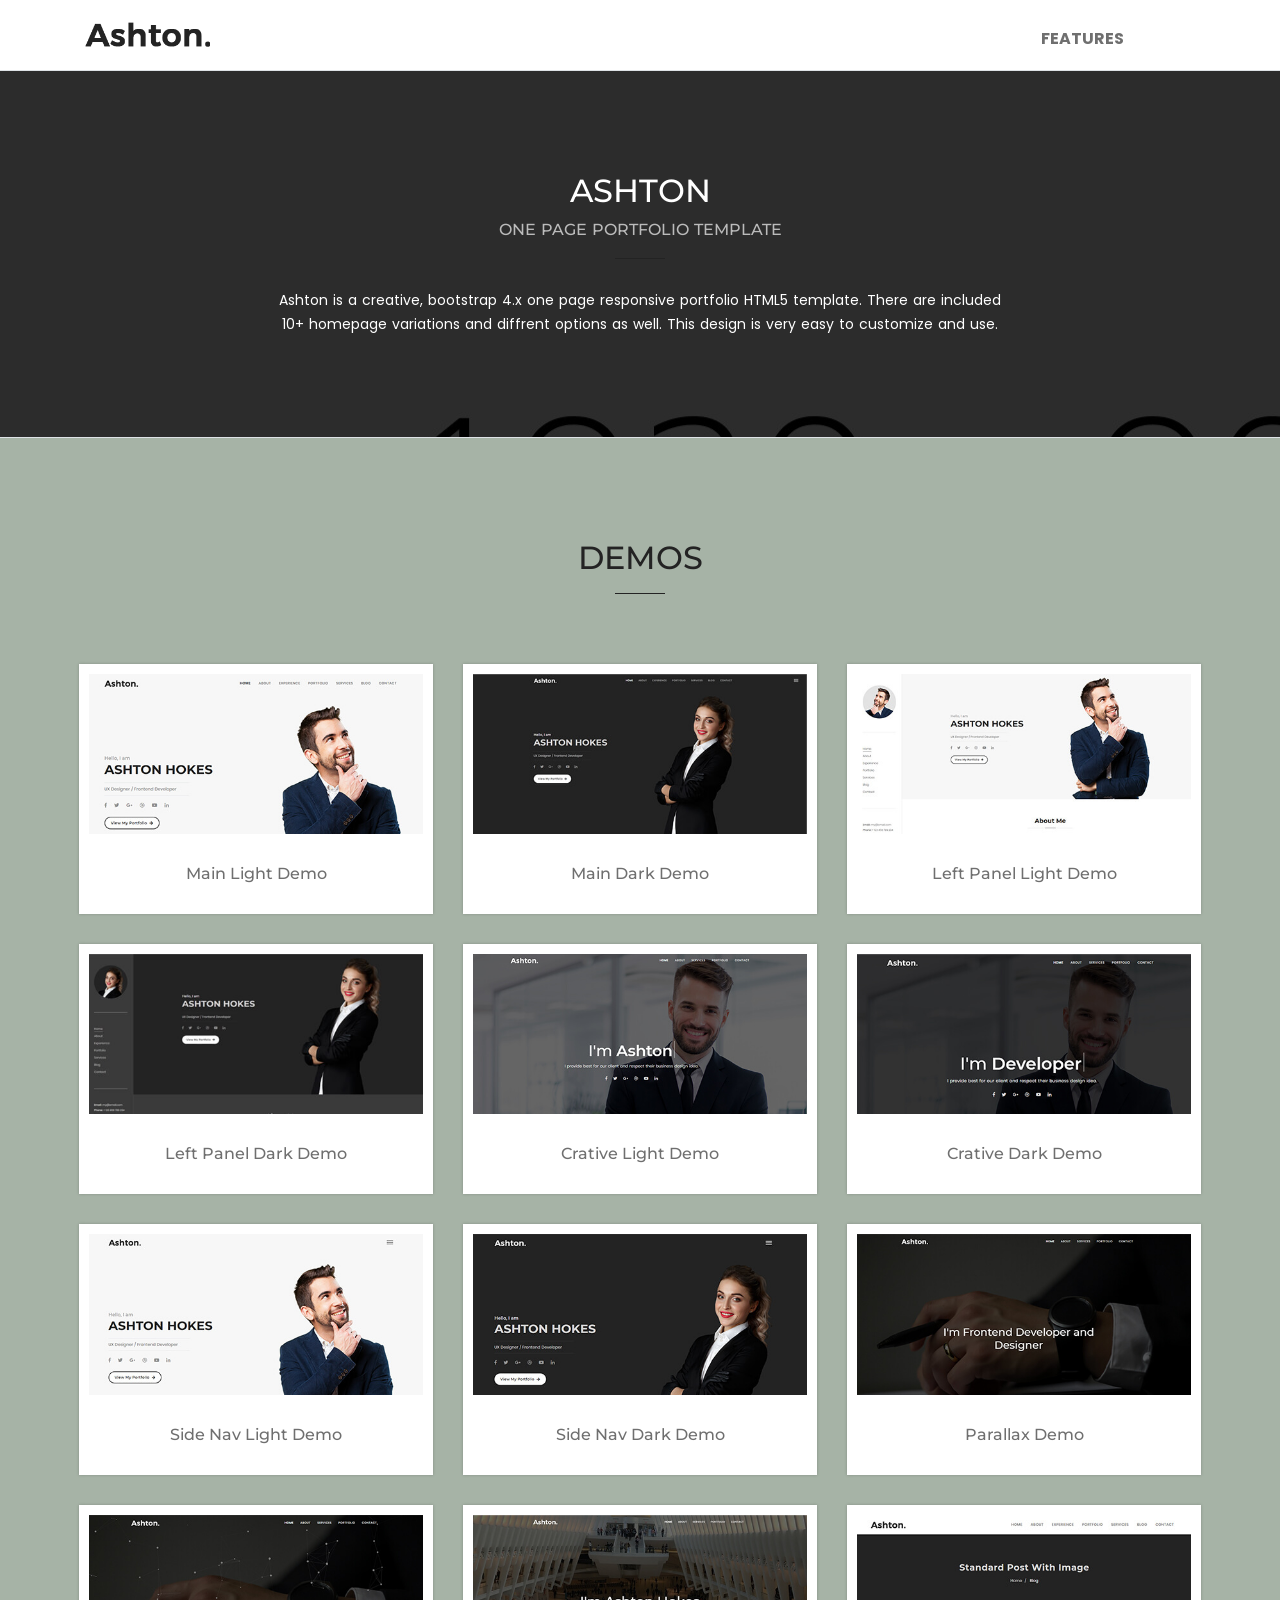
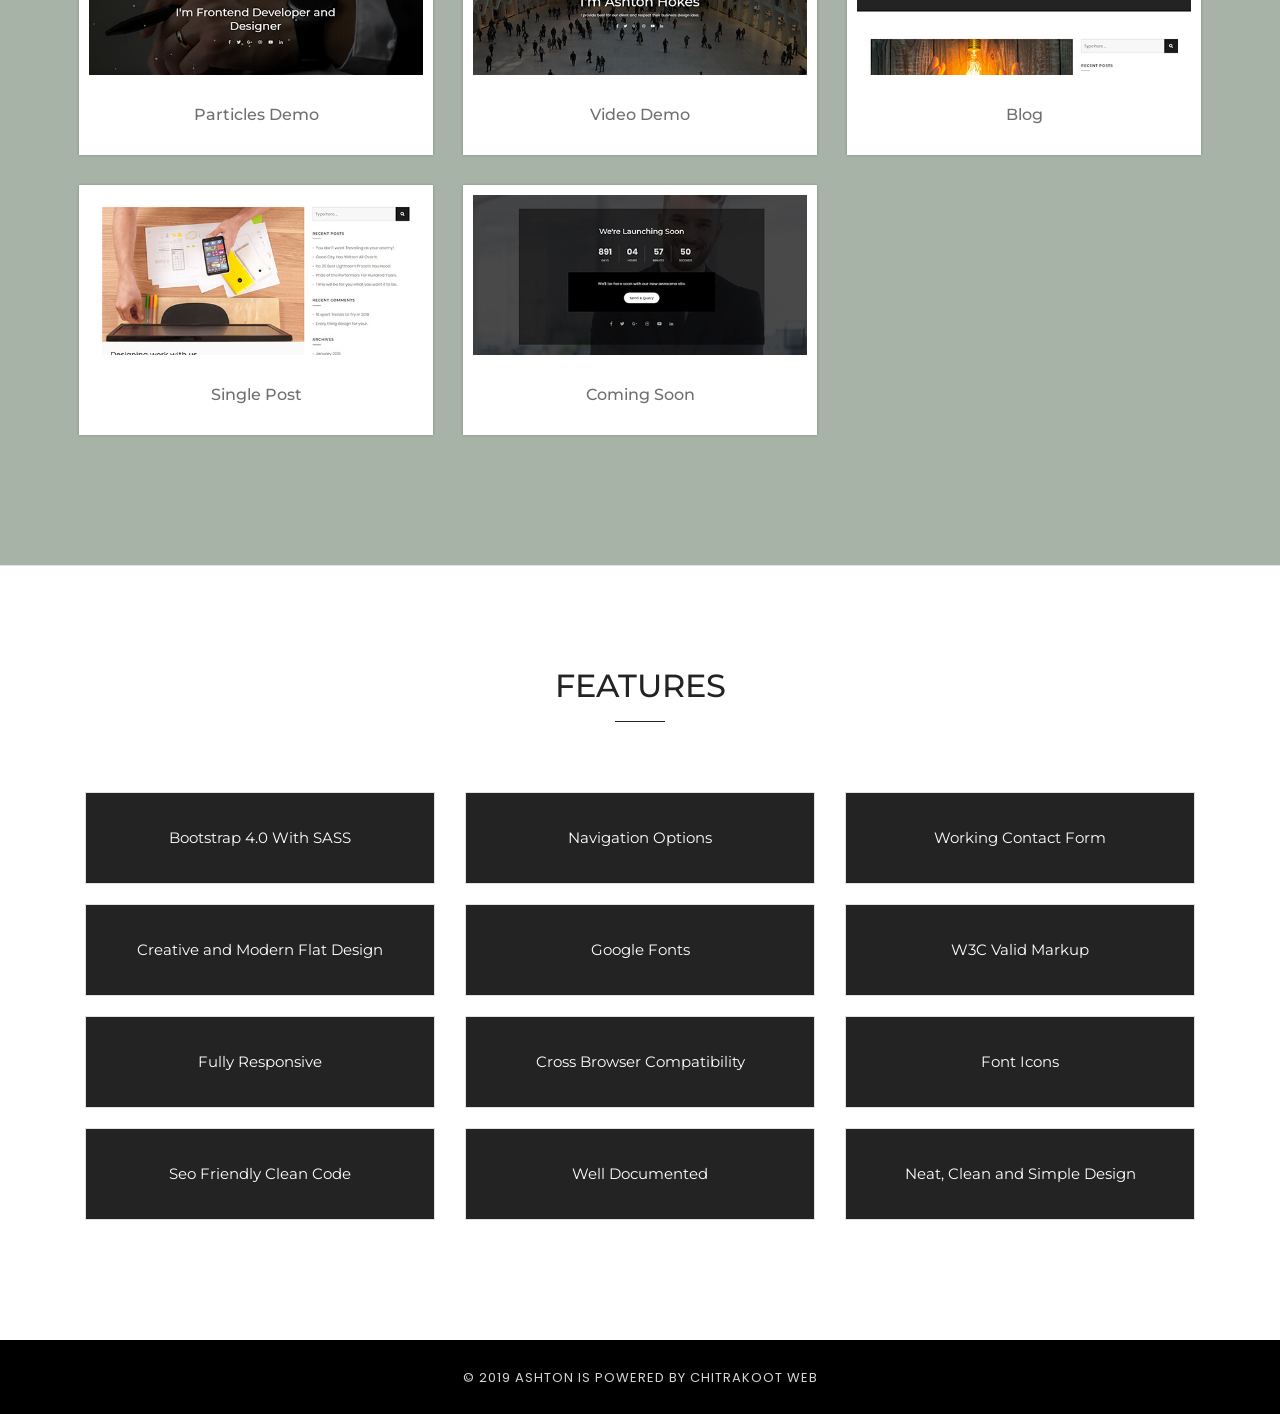
==== ashton/index.html @ defe1ea8 "initial commit" ====
<!DOCTYPE html>
<html lang="en">

<head>

    <!-- Metas -->
    <meta charset="utf-8">
    <meta name="author" content="ChitrakootWeb" />
    <meta http-equiv="X-UA-Compatible" content="IE=edge" />
    <meta name="viewport" content="width=device-width, initial-scale=1.0, maximum-scale=1.0, user-scalable=no">
    <meta name="keywords" content="HTML5 Template Onepage Ashton" />
    <meta name="description" content="Ashton - One Page Portfolio" />

    <!-- Title  -->
    <title>Ashton - One Page Portfolio</title>

    <!-- Favicon -->
    <link rel="shortcut icon" href="img/favicon.png">
    <link rel="apple-touch-icon" href="img/apple-touch-icon-57x57.png">
    <link rel="apple-touch-icon" sizes="72x72" href="img/apple-touch-icon-72x72.png">
    <link rel="apple-touch-icon" sizes="114x114" href="img/apple-touch-icon-114x114.png">

    <!-- Plugins -->
    <link rel="stylesheet" href="css/plugins.css" />

    <!-- Core Style Css -->
    <link rel="stylesheet" href="css/style.css" />

</head>

<body>
    <!-- start header section -->
    <header>
        <div class="navbar navbar-dark no-padding fixed-top position-relative">
            <div class="container">
                <div class="row d-flex width-100">
                    <div class="col-7 col-md-7">
                        <a href="index.html" class="navbar-brand d-flex align-items-center">
                            <img src="img/logo-dark.png" alt="Ashton - One Page Portfolio" title="Ashton - One Page Portfolio" width="125" height="20" />
                        </a>
                    </div>
                    <div class="col-5 col-md-5">
                        <div class="text-right height-70px sm-height-60px line-height-50 no-padding">
                            <a class="font-size16 display-inline-block vertical-align-middle margin-10px-top font-weight-700 text-uppercase" href="#features">Features</a>
                        </div>
                    </div>
                </div>
            </div>
        </div>
    </header>
    <!-- end header section -->
    <!-- start intro section -->
    <section class="bg-extra-dark-gray border-bottom border-top" data-scroll-index="0" data-overlay-dark="8" data-background="img/bg2.jpg" data-stellar-background-ratio="0.5">
        <div class="container">
            <div class="row">
                <div class="col-lg-8 col-md-8 col-sm-10 center-col text-center last-paragraph-no-margin">
                    <h5 class="alt-font font-weight-500 text-white text-uppercase margin-5px-bottom sm-no-padding">Ashton</h5>
                    <p class="alt-font font-weight-500 text-extra-light-gray font-size16 text-uppercase margin-15px-bottom">One Page Portfolio Template</p>
                    <div class="separator-line-horrizontal-medium-light2 bg-black-theme center-col margin-30px-bottom"></div>
                    <p class="no-margin-bottom text-white">Ashton is a creative, bootstrap 4.x one page responsive portfolio HTML5 template. There are included 10+ homepage variations and diffrent options as well. This design is very easy to customize and use.</p>
                </div>            
            </div>
        </div>
    </section>
    <!-- end intro section -->
    <!-- start demo section -->
    <section class="bg-light-gray border-bottom">
        <div class="container-fluid width-90">
            <div class="row">
                <div class="col-lg-8 col-md-8 col-sm-12 col-xs-12 center-col margin-70px-bottom sm-margin-40px-bottom xs-margin-30px-bottom text-center last-paragraph-no-margin">
                    <h5 class="alt-font font-weight-500 text-uppercase margin-15px-bottom">Demos</h5>
                    <div class="separator-line-horrizontal-medium-light2 bg-black-theme center-col"></div>
                </div>
            </div>
            <div class="row">
                <div class="col-lg-4 col-md-6 margin-30px-bottom">
                    <div class="text-center box-shadow padding-10px-all bg-white">
                        <div class="margin-20px-bottom">
                            <a href="home01-light.html"><img src="img/demos/1.jpg" alt="" class="width-100" /></a>
                        </div>
                        <h5 class="font-size16 margin-10px-bottom"><a href="home01-light.html">Main Light Demo</a></h5>
                    </div>
                </div>
                <div class="col-lg-4 col-md-6 margin-30px-bottom">
                    <div class="text-center box-shadow padding-10px-all bg-white">
                        <div class="margin-20px-bottom">
                            <a href="home02-dark.html"><img src="img/demos/2.jpg" alt="" class="width-100" /></a>
                        </div>
                        <h5 class="font-size16 margin-10px-bottom"><a href="home02-dark.html">Main Dark Demo</a></h5>
                    </div>
                </div>
                <div class="col-lg-4 col-md-6 margin-30px-bottom">
                    <div class="text-center box-shadow padding-10px-all bg-white">
                        <div class="margin-20px-bottom">
                            <a href="home03-light-left-panel.html"><img src="img/demos/3.jpg" alt="" class="width-100" /></a>
                        </div>
                        <h5 class="font-size16 margin-10px-bottom"><a href="home03-light-left-panel.html">Left Panel Light Demo</a></h5>
                    </div>
                </div>               
                <div class="col-lg-4 col-md-6 margin-30px-bottom">
                    <div class="text-center box-shadow padding-10px-all bg-white">
                        <div class="margin-20px-bottom">
                            <a href="home04-dark-left-panel.html"><img src="img/demos/4.jpg" alt="" class="width-100" /></a>
                        </div>
                        <h5 class="font-size16 margin-10px-bottom"><a href="home04-dark-left-panel.html">Left Panel Dark Demo</a></h5>
                    </div>
                </div>
                <div class="col-lg-4 col-md-6 margin-30px-bottom">
                    <div class="text-center box-shadow padding-10px-all bg-white">
                        <div class="margin-20px-bottom">
                            <a href="home05-creative-light.html"><img src="img/demos/5.jpg" alt="" class="width-100" /></a>
                        </div>
                        <h5 class="font-size16 margin-10px-bottom"><a href="home05-creative-light.html">Crative Light Demo</a></h5>
                    </div>
                </div>                 
                <div class="col-lg-4 col-md-6 margin-30px-bottom">
                    <div class="text-center box-shadow padding-10px-all bg-white">
                        <div class="margin-20px-bottom">
                            <a href="home06-creative-dark.html"><img src="img/demos/6.jpg" alt="" class="width-100" /></a>
                        </div>
                        <h5 class="font-size16 margin-10px-bottom"><a href="home06-creative-dark.html">Crative Dark Demo</a></h5>
                    </div>
                </div>

                <div class="col-lg-4 col-md-6 margin-30px-bottom">
                    <div class="text-center box-shadow padding-10px-all bg-white">
                        <div class="margin-20px-bottom">
                            <a href="home07-light-side-nav.html"><img src="img/demos/7.jpg" alt="" class="width-100" /></a>
                        </div>
                        <h5 class="font-size16 margin-10px-bottom"><a href="home07-light-side-nav.html">Side Nav Light Demo</a></h5>
                    </div>
                </div>
                <div class="col-lg-4 col-md-6 margin-30px-bottom">
                    <div class="text-center box-shadow padding-10px-all bg-white">
                        <div class="margin-20px-bottom">
                            <a href="home08-dark-side-nav.html"><img src="img/demos/8.jpg" alt="" class="width-100" /></a>
                        </div>
                        <h5 class="font-size16 margin-10px-bottom"><a href="home08-dark-side-nav.html">Side Nav Dark Demo</a></h5>
                    </div>
                </div>
                <div class="col-lg-4 col-md-6 margin-30px-bottom">
                    <div class="text-center box-shadow padding-10px-all bg-white">
                        <div class="margin-20px-bottom">
                            <a href="home09-parallax.html"><img src="img/demos/9.jpg" alt="" class="width-100" /></a>
                        </div>
                        <h5 class="font-size16 margin-10px-bottom"><a href="home09-parallax.html">Parallax Demo</a></h5>
                    </div>
                </div>                
                <div class="col-lg-4 col-md-6 margin-30px-bottom">
                    <div class="text-center box-shadow padding-10px-all bg-white">
                        <div class="margin-20px-bottom">
                            <a href="home10-particles.html"><img src="img/demos/10.jpg" alt="" class="width-100" /></a>
                        </div>
                        <h5 class="font-size16 margin-10px-bottom"><a href="home10-particles.html">Particles Demo</a></h5>
                    </div>
                </div>
                <div class="col-lg-4 col-md-6 margin-30px-bottom">
                    <div class="text-center box-shadow padding-10px-all bg-white">
                        <div class="margin-20px-bottom">
                            <a href="home11-video.html"><img src="img/demos/11.jpg" alt="" class="width-100" /></a>
                        </div>
                        <h5 class="font-size16 margin-10px-bottom"><a href="home11-video.html">Video Demo</a></h5>
                    </div>
                </div>                
                <div class="col-lg-4 col-md-6 margin-30px-bottom">
                    <div class="text-center box-shadow padding-10px-all bg-white">
                        <div class="margin-20px-bottom">
                            <a href="blog.html"><img src="img/demos/12.jpg" alt="" class="width-100" /></a>
                        </div>
                        <h5 class="font-size16 margin-10px-bottom"><a href="blog.html">Blog</a></h5>
                    </div>
                </div>                
                <div class="col-lg-4 col-md-6 margin-30px-bottom">
                    <div class="text-center box-shadow padding-10px-all bg-white">
                        <div class="margin-20px-bottom">
                            <a href="single-post.html"><img src="img/demos/13.jpg" alt="" class="width-100" /></a>
                        </div>
                        <h5 class="font-size16 margin-10px-bottom"><a href="single-post.html">Single Post</a></h5>
                    </div>
                </div>
                <div class="col-lg-4 col-md-6">
                    <div class="text-center box-shadow padding-10px-all bg-white">
                        <div class="margin-20px-bottom">
                            <a href="comingsoon.html"><img src="img/demos/14.jpg" alt="" class="width-100" /></a>
                        </div>
                        <h5 class="font-size16 margin-10px-bottom"><a href="comingsoon.html">Coming Soon</a></h5>
                    </div>
                </div>

            </div>
        </div>
    </section>
    <!-- end demo section -->
    <section id="features">
        <div class="container">
            <div class="row">
                <div class="col-lg-8 col-md-8 col-sm-12 col-xs-12 center-col margin-70px-bottom sm-margin-40px-bottom xs-margin-30px-bottom text-center last-paragraph-no-margin">
                    <h5 class="alt-font font-weight-500 text-extra-dark-gray text-uppercase margin-15px-bottom sm-no-padding">Features</h5>
                    <div class="separator-line-horrizontal-medium-light2 bg-black-theme center-col"></div>
                </div>
            </div>

            <div class="row">
                <div class="col-lg-4 col-md-12">
                    <div class="text-center border padding-25px-tb padding-10px-lr margin-20px-bottom bg-black-theme">
                        <h5 class="font-size15 font-weight-400  no-margin-bottom text-white">Bootstrap 4.0 With SASS</h5>
                    </div>
                </div>
                <div class="col-lg-4 col-md-12">
                    <div class="text-center border padding-25px-tb padding-10px-lr margin-20px-bottom bg-black-theme">
                        <h5 class="font-size15 font-weight-400  no-margin-bottom text-white">Navigation Options</h5>
                    </div>
                </div>
                <div class="col-lg-4 col-md-12">
                    <div class="text-center border padding-25px-tb padding-10px-lr margin-20px-bottom bg-black-theme">
                        <h5 class="font-size15 font-weight-400  no-margin-bottom text-white">Working Contact Form</h5>
                    </div>
                </div>
                <div class="col-lg-4 col-md-12">
                    <div class="text-center border padding-25px-tb padding-10px-lr margin-20px-bottom bg-black-theme">
                        <h5 class="font-size15 font-weight-400  no-margin-bottom text-white">Creative and Modern Flat Design</h5>
                    </div>
                </div>
                <div class="col-lg-4 col-md-12">
                    <div class="text-center border padding-25px-tb padding-10px-lr margin-20px-bottom bg-black-theme">
                        <h5 class="font-size15 font-weight-400  no-margin-bottom text-white">Google Fonts</h5>
                    </div>
                </div>
                <div class="col-lg-4 col-md-12">
                    <div class="text-center border padding-25px-tb padding-10px-lr margin-20px-bottom bg-black-theme">
                        <h5 class="font-size15 font-weight-400  no-margin-bottom text-white">W3C Valid Markup</h5>
                    </div>
                </div>
                <div class="col-lg-4 col-md-12">
                    <div class="text-center border padding-25px-tb padding-10px-lr margin-20px-bottom bg-black-theme">
                        <h5 class="font-size15 font-weight-400  no-margin-bottom text-white">Fully Responsive</h5>
                    </div>
                </div>
                <div class="col-lg-4 col-md-12">
                    <div class="text-center border padding-25px-tb padding-10px-lr margin-20px-bottom bg-black-theme">
                        <h5 class="font-size15 font-weight-400  no-margin-bottom text-white">Cross Browser Compatibility</h5>
                    </div>
                </div>
                <div class="col-lg-4 col-md-12">
                    <div class="text-center border padding-25px-tb padding-10px-lr margin-20px-bottom bg-black-theme">
                        <h5 class="font-size15 font-weight-400  no-margin-bottom text-white">Font Icons</h5>
                    </div>
                </div>
                <div class="col-lg-4 col-md-12">
                    <div class="text-center border padding-25px-tb padding-10px-lr margin-20px-bottom bg-black-theme">
                        <h5 class="font-size15 font-weight-400  no-margin-bottom text-white">Seo Friendly Clean Code</h5>
                    </div>
                </div>
                <div class="col-lg-4 col-md-12">
                    <div class="text-center border padding-25px-tb padding-10px-lr margin-20px-bottom bg-black-theme">
                        <h5 class="font-size15 font-weight-400  no-margin-bottom text-white">Well Documented</h5>
                    </div>
                </div>
                <div class="col-lg-4 col-md-12">
                    <div class="text-center border padding-25px-tb padding-10px-lr margin-20px-bottom bg-black-theme">
                        <h5 class="font-size15 font-weight-400  no-margin-bottom text-white">Neat, Clean and Simple Design</h5>
                    </div>
                </div>
            </div>
        </div>
    </section>

    <!--  Start Footer Section -->
    <footer class="bg-black">
        <div class="footer-bottom">
            <div class="container">
                <div class="row">
                    <div class="col-md-12 col-sm-12 text-center">
                        <span class="font-size13 text-uppercase letter-spacing-1 text-light-gray">&copy; 2019 Ashton is Powered by Chitrakoot Web</span>
                    </div>
                </div>
            </div>
        </div>
        <div id="back-to-top" class="back-to-top reveal">
            <i class="fa fa-angle-up"></i>
        </div>
    </footer>
    <!-- End Footer Section -->

    <!-- jQuery -->
    <script src="js/jquery.min.js"></script>

    <!-- popper.min -->
    <script src="js/popper.min.js"></script>

    <!-- bootstrap -->
    <script src="js/bootstrap.min.js"></script>

    <!-- scrollIt -->
    <script src="js/scrollIt.min.js"></script>

    <!-- animated.headline -->
    <script src="js/animated.headline.js"></script>

    <!-- jquery.appear -->
    <script src="js/jquery.appear.js"></script>

    <!-- jquery.count.min -->
    <script src="js/jquery.count.min.js"></script>

    <!-- owl carousel -->
    <script src="js/owl.carousel.min.js"></script>

    <!-- jquery.magnific-popup js -->
    <script src="js/jquery.magnific-popup.min.js"></script>

    <!-- stellar js -->
    <script src="js/jquery.stellar.min.js"></script>

    <!-- isotope.pkgd.min js -->
    <script src="js/isotope.pkgd.min.js"></script>

    <!-- countdown -->
    <script src="js/countdown.js"></script>

    <!-- custom scripts -->
    <script src="js/scripts.js"></script>

    <!-- contact form scripts -->
    <script src="js/mailform/jquery.form.min.js"></script>
    <script src="js/mailform/jquery.rd-mailform.min.c.js"></script>
    
</body>

</html>
---- ashton/css/plugins.css ----
/*-----------------------------------------------------------------------------------

    Theme Name: Ashton - One Page Portfolio
    Description: One Page Portfolio Template
    Author: chitrakootweb
    Version: 1.0

-----------------------------------------------------------------------------------*/

/* ----------------------------------------------------------------
			[ All Css Plugins & Helper Classes File ]
-----------------------------------------------------------------*/

/* == bootstrap == */
@import url("plugins/bootstrap.min.css");

/* == animate Headline == */
@import url("plugins/animate.css");

/* == et-line icon font == */
@import url("plugins/et-line.css");

/* == icofont icon font == */
@import url("plugins/icofont.css");

/* == fontawesome icon font == */
@import url("plugins/fontawesome-all.min.css");

/* == magnific-popup == */
@import url("plugins/magnific-popup.css");

/* == owl.carousel == */
@import url("plugins/owl.carousel.min.css");
@import url("plugins/owl.theme.default.min.css");

/* == helper classes == */
@import url("plugins/helper.css");

/* == contact form classes == */
@import url("plugins/mailform.css");
---- ashton/css/style.css ----
/*-----------------------------------------------------------------------------------

    Theme Name: Ashton - One Page Portfolio
    Description: One Page Portfolio Template
    Author: chitrakootweb
    Version: 1.0

-----------------------------------------------------------------------------------*/
/* ----------------------------------

Table of contents
        
    01. Basic
    02. Banner
    03. Navbar
    04. Header
    05. Sidebar
    06. About box
    07. Skill Progress
    08. Timeline
    09. Portfolio
    10. Counter
    11. Testimonials
    12. Contact
    13. Blog
    14. Countdown Coming soon page
    15. Footer
    16. Responsive
    
---------------------------------- */
/*============================== 
    Basic
================================*/
/* loader */
#preloader {
  position: fixed;
  left: 0;
  top: 0;
  z-index: 99999;
  width: 100%;
  height: 100%;
  overflow: visible;
  background: #fff;
  display: table;
  text-align: center; }

.loader {
  display: table-cell;
  vertical-align: middle;
  position: relative;
  width: 200px;
  height: 200px; }

.loader-icon {
  width: 80px;
  height: 80px;
  border: 5px solid #232323;
  border-right-color: #eee;
  border-radius: 50%;
  position: relative;
  animation: loader-rotate 1s linear infinite;
  margin: 0 auto; }

@keyframes loader-rotate {
  0% {
    transform: rotate(0); }
  100% {
    transform: rotate(360deg); } }
.theme-black-color {
  color: #232323; }

.bg-img {
  background-size: cover;
  background-repeat: no-repeat; }

.bg-black-theme {
  background-color: #232323; }

.theme-overlay[data-overlay-dark]:before {
  background: #232323; }

.valign {
  display: -webkit-box;
  display: -ms-flexbox;
  display: flex;
  -webkit-box-align: center;
  -ms-flex-align: center;
  align-items: center; }

a:hover, a:active {
  color: #232323;
  text-decoration: none; }

.btn {
  display: inline-block;
  font-size: 14px;
  padding: 9px 22px;
  background: #fff;
  border: 2px solid #fff;
  border-radius: 25px;
  box-shadow: rgba(0, 0, 0, 0.1) 0px 2px 1px !important;
  color: #232323;
  letter-spacing: .5px;
  line-height: inherit;
  width: auto;
  font-family: 'Montserrat', sans-serif;
  font-weight: 600;
  transition-duration: 0.3s;
  transition-timing-function: ease-in-out; }
  .btn:hover, .btn:active {
    background: #232323;
    color: #fff;
    border-color: #fff;
    box-shadow: rgba(0, 0, 0, 0.3) 0px 3px 8px !important; }
    .btn:hover span, .btn:active span {
      color: #fff; }
  .btn:focus {
    background: #232323;
    color: #fff;
    box-shadow: rgba(0, 0, 0, 0.3) 0px 3px 8px !important;
    border-color: #fff; }
    .btn:focus span {
      color: #fff; }
  .btn span {
    color: #232323; }

.btn.white {
  background: #fff;
  border: 2px solid #232323;
  box-shadow: rgba(0, 0, 0, 0.1) 0px 2px 1px !important;
  color: #232323; }
  .btn.white:hover, .btn.white:active {
    background: #232323;
    color: #fff;
    border-color: #232323; }
    .btn.white:hover span, .btn.white:active span {
      color: #fff; }
  .btn.white:focus {
    background: #232323;
    color: #fff;
    border-color: #232323; }
    .btn.white:focus span {
      color: #fff; }
  .btn.white span {
    color: #232323; }

.btn.black {
  background: #232323;
  border: 2px solid #232323;
  box-shadow: rgba(0, 0, 0, 0.1) 0px 2px 1px !important;
  color: #fff; }
  .btn.black:hover, .btn.black:active {
    background: #fff;
    color: #232323;
    border-color: #232323; }
    .btn.black:hover span, .btn.black:active span {
      color: #232323; }
  .btn.black:focus {
    background: #fff;
    color: #fff;
    border-color: #232323; }
    .btn.black:focus span {
      color: #232323; }
  .btn.black span {
    color: #fff; }

.section-title {
  position: relative;
  padding-bottom: 20px;
  margin-bottom: 0; }
  .section-title:after {
    content: '';
    width: 60px;
    height: 2px;
    background: rgba(0, 0, 0, 0.6);
    position: absolute;
    bottom: 0;
    left: calc(50% - 30px); }
  .section-title:before {
    content: '';
    width: 100%;
    height: 1px;
    background: rgba(0, 0, 0, 0.2);
    position: absolute;
    bottom: 0;
    left: 0;
    right: 0;
    margin: 0 auto;
    width: 250px; }

.section-title.style2:after {
  content: '';
  width: 50px;
  height: 2px;
  background: rgba(0, 0, 0, 0.6);
  position: absolute;
  bottom: 0;
  left: calc(50% - 30px); }
.section-title.style2:before {
  content: none; }

.section-title.white {
  color: #fff; }
  .section-title.white:after {
    background: rgba(255, 255, 255, 0.6); }
  .section-title.white:before {
    background: rgba(255, 255, 255, 0.2); }

.social-links a {
  display: inline-block;
  margin: 0 12px;
  font-size: 18px;
  color: #939393; }
  .social-links a:hover {
    color: #232323; }
  .social-links a:first-child {
    margin-left: 0; }
  .social-links a:last-child {
    margin-right: 0; }

.hover-white a:hover {
  color: #fff; }

/*============================== 
    Banner
================================*/
.banner-headline {
  font-size: 3rem;
  line-height: 1.2; }

.banner-headline.medium {
  font-size: 1.6rem; }

@media only screen and (min-width: 768px) {
  .banner-headline {
    font-size: 4.4rem;
    font-weight: 300; } }
@media only screen and (min-width: 1170px) {
  .banner-headline {
    font-size: 6rem; }

  .banner-headline.medium {
    font-size: 5rem;
    line-height: 1.2; } }
.creative {
  min-height: 100vh; }

.svg {
  position: absolute;
  bottom: -10px;
  left: 0;
  width: 100%;
  z-index: 2; }
  .svg svg {
    fill: #fff;
    width: 100%; }
  .svg.gray svg {
    fill: #f7f7f7;
    fill: #f7f7f7; }
  .svg.extra-md-gray svg {
    fill: #3a3a3a; }
  .svg.dark-gray svg {
    fill: #252525; }

.banner-words-wrapper {
  display: inline-block;
  position: relative;
  text-align: left; }
  .banner-words-wrapper b {
    display: inline-block;
    position: absolute;
    white-space: nowrap;
    left: 0;
    top: 0; }
    .banner-words-wrapper b.is-visible {
      position: relative; }

.no-js .banner-words-wrapper b {
  opacity: 0; }
  .no-js .banner-words-wrapper b.is-visible {
    opacity: 1; }

/* xclip */
.banner-headline.clip span {
  display: inline-block;
  padding: .2em 0; }

.banner-headline.clip .banner-words-wrapper {
  overflow: hidden;
  vertical-align: top; }
  .banner-headline.clip .banner-words-wrapper:after {
    content: '';
    position: absolute;
    top: 10%;
    right: 0;
    width: 2px;
    height: 70%;
    background-color: rgba(255, 255, 255, 0.65); }
.banner-headline.clip b {
  opacity: 0; }
.banner-headline b.is-visible {
  opacity: 1; }

/* Owl theme control */
.owl-theme .owl-dots .owl-dot span {
  width: 12px;
  height: 12px;
  border-radius: 50%;
  background: #d5d5d5;
  margin: 5px 4px 0 4px;
  border: 2px solid #d5d5d5; }
.owl-theme .owl-dots .owl-dot.active span, .owl-theme .owl-dots .owl-dot:hover span {
  background: #232323;
  border-color: #232323; }

/* background video */
.bg-vid {
  position: absolute;
  top: 0;
  left: 0;
  min-width: 100%;
  min-height: 100%; }

/* particles banner */
#particles-js {
  position: absolute;
  top: 0;
  left: 0;
  width: 100%;
  height: 100%;
  z-index: 1; }

/*============================== 
    Navbar
================================*/
.navbar {
  position: absolute;
  left: 0;
  top: 0;
  width: 100%;
  background: transparent;
  z-index: 9;
  min-height: 70px;
  padding: 0;
  border-bottom: 1px solid rgba(255, 255, 255, 0.15); }
  .navbar .icon-bar {
    color: #fff; }
  .navbar.bg-white .icon-bar {
    color: #232323; }
  .navbar .navbar-nav .nav-link {
    font-size: 13px;
    font-weight: 600;
    color: #dadada;
    letter-spacing: .5px;
    margin: 0;
    padding: 10px 15px;
    transition: all .5s;
    text-align: left;
    text-transform: uppercase; }
    .navbar .navbar-nav .nav-link:hover {
      color: #fff; }
    .navbar .navbar-nav .nav-link.active {
      color: #fff;
      position: relative; }
  .navbar.nav-scroll {
    background: #fff;
    box-shadow: 0 5px 10px -10px rgba(0, 0, 0, 0.6);
    position: fixed;
    top: -100px;
    left: 0;
    width: 100%;
    transition: transform .5s;
    transform: translateY(100px); }
    .navbar.nav-scroll.bg-black .icon-bar {
      color: #fff; }
    .navbar.nav-scroll .icon-bar {
      color: #232323; }
    .navbar.nav-scroll .navbar-nav .nav-link {
      color: #828282; }
      .navbar.nav-scroll .navbar-nav .nav-link:hover, .navbar.nav-scroll .navbar-nav .nav-link.active {
        color: #232323; }
    .navbar.nav-scroll .navbar-nav .logo {
      padding: 15px 0; }
  .navbar.bg-black {
    background: #232323; }
    .navbar.bg-black .navbar-nav .nav-link {
      color: #a0a0a0; }
      .navbar.bg-black .navbar-nav .nav-link.active {
        color: #fff; }
    .navbar.bg-black.nav-scroll .navbar-nav .nav-link {
      color: #a0a0a0; }
    .navbar.bg-black .navbar-nav .nav-link:hover, .navbar.bg-black.nav-scroll .navbar-nav .nav-link.active {
      color: #fff; }
    .navbar.bg-black .sidemenu_btn > span {
      background: #fff; }
    .navbar.bg-black.nav-scroll {
      background: #000; }
  .navbar.bg-black-scroll.nav-scroll .navbar-nav .nav-link {
    color: #a0a0a0; }
    .navbar.bg-black-scroll.nav-scroll .navbar-nav .nav-link.active {
      color: #fff; }
  .navbar.bg-black-scroll .sidemenu_btn > span {
    background: #fff; }
  .navbar.bg-black-scroll.nav-scroll {
    background: #000; }
  .navbar.bg-light-gray {
    background: #f7f7f7; }
    .navbar.bg-light-gray .navbar-nav .nav-link {
      color: #828282; }
      .navbar.bg-light-gray .navbar-nav .nav-link.active {
        color: #232323; }
    .navbar.bg-light-gray.nav-scroll .navbar-nav .nav-link {
      color: #828282; }
    .navbar.bg-light-gray .navbar-nav .nav-link:hover, .navbar.bg-light-gray.nav-scroll .navbar-nav .nav-link.active {
      color: #232323; }
    .navbar.bg-light-gray .sidemenu_btn > span {
      background: #232323; }
    .navbar.bg-light-gray.nav-scroll {
      background: #fff; }
  .navbar.bg-white {
    background: #fff; }
    .navbar.bg-white .navbar-nav .nav-link {
      color: #232323; }
      .navbar.bg-white .navbar-nav .nav-link.active {
        color: #fff; }
    .navbar.bg-white.nav-scroll .navbar-nav .nav-link {
      color: #232323; }
    .navbar.bg-white .navbar-nav .nav-link:hover, .navbar.bg-white.nav-scroll .navbar-nav .nav-link.active {
      color: #fff; }

.logo {
  padding: 15px 0;
  width: 125px; }

/*============================== 
    Header
================================*/
.header {
  overflow: hidden; }
  .header .caption .overflow-hidden {
    display: inline-block; }
  .header .caption h3 {
    font-weight: 200;
    animation-delay: 0.5s;
    position: relative;
    display: inline-block; }
  .header .caption h1 {
    margin: 10px 0;
    font-size: 70px;
    font-weight: 500;
    animation-delay: 0.8s; }
  .header .caption p {
    font-size: 18px;
    color: #eee;
    word-spacing: 2px;
    animation-delay: 1.2s; }
  .header .btn {
    animation-delay: 1.4s; }
    .header .btn i {
      position: relative;
      top: 1px; }
  .header .bg-dark-gray .social-links a:hover {
    color: #232323; }

/*============================== 
    Sidebar
================================*/
.side-menu {
  width: 30%;
  position: fixed;
  right: 0;
  top: 0;
  background: #fff;
  z-index: 1032;
  height: 100%;
  -webkit-transform: translate3d(100%, 0, 0);
  transform: translate3d(100%, 0, 0);
  -webkit-transition: -webkit-transform .5s ease;
  transition: -webkit-transform .5s ease;
  -o-transition: -o-transform .5s ease;
  transition: transform .5s ease;
  transition: transform .5s ease, -webkit-transform .5s ease, -o-transform .5s ease;
  transition: transform .5s ease, -webkit-transform .5s ease;
  overflow: hidden; }
  .side-menu.left {
    left: 0;
    right: auto;
    -webkit-transform: translate3d(-100%, 0, 0);
    transform: translate3d(-100%, 0, 0); }
  .side-menu.side-menu-active, .side-menu.before-side {
    -webkit-transform: translate3d(0, 0, 0);
    transform: translate3d(0, 0, 0); }
  .side-menu .navbar-brand {
    margin: 0 0 2.5rem 0; }

/*Side overlay*/
#close_sidebar {
  position: fixed;
  top: 0;
  left: 0;
  width: 100%;
  height: 100%;
  background-color: #000;
  -webkit-transition: opacity 300ms cubic-bezier(0.895, 0.03, 0.685, 0.22);
  -o-transition: opacity 300ms cubic-bezier(0.895, 0.03, 0.685, 0.22);
  transition: opacity 300ms cubic-bezier(0.895, 0.03, 0.685, 0.22);
  display: none;
  z-index: 1031;
  opacity: 0.4; }

/*side close btn*/
.side-menu .btn-close {
  height: 33px;
  width: 33px;
  display: inline-block;
  text-align: center;
  position: absolute;
  top: 30px;
  right: 15px;
  cursor: pointer; }
.side-menu.before-side .btn-close {
  display: none; }
.side-menu .btn-close:before, .side-menu .btn-close:after {
  position: absolute;
  left: 16px;
  content: ' ';
  height: 24px;
  width: 2px;
  background: #232323;
  top: 5px; }
.side-menu .btn-close:before {
  -webkit-transform: rotate(45deg);
  -ms-transform: rotate(45deg);
  -o-transform: rotate(45deg);
  transform: rotate(45deg); }
.side-menu .btn-close:after {
  -webkit-transform: rotate(-45deg);
  -ms-transform: rotate(-45deg);
  -o-transform: rotate(-45deg);
  transform: rotate(-45deg); }

/*side open btn*/
.sidemenu_btn {
  -webkit-transition: all .3s linear;
  -o-transition: all .3s linear;
  transition: all .3s linear;
  width: 36px;
  padding: 6px;
  margin-right: 1rem;
  position: absolute;
  right: 25px;
  top: 22px;
  z-index: 99; }
  .sidemenu_btn.left {
    left: 15px;
    right: auto; }
  .sidemenu_btn > span {
    height: 2px;
    width: 100%;
    background: #fff;
    display: block; }
    .sidemenu_btn > span:nth-child(2) {
      margin: 4px 0; }

.nav-scroll .sidemenu_btn > span {
  background: #232323; }

.bg-black.nav-scroll .sidemenu_btn > span {
  background: #fff; }

.bg-light-gray.nav-scroll .sidemenu_btn > span {
  background: #232323; }

.bg-black .sidemenu_btn > span {
  background: #fff; }

.side-menu .inner-wrapper {
  padding: 3.5rem 5rem;
  height: 100%;
  position: relative;
  overflow-y: auto;
  display: -webkit-box;
  display: -webkit-flex;
  display: -moz-box;
  display: -ms-flexbox;
  display: flex;
  -webkit-box-align: center;
  -webkit-align-items: center;
  -moz-box-align: center;
  -ms-flex-align: center;
  align-items: center;
  text-align: left;
  -webkit-flex-wrap: wrap;
  -ms-flex-wrap: wrap;
  flex-wrap: wrap; }
.side-menu .side-nav {
  margin-bottom: 30px;
  display: block; }

.side-nav .navbar-nav .nav-item {
  display: block;
  margin: 10px 0;
  padding: 0 !important;
  opacity: 0;
  -webkit-transition: all 0.8s ease 500ms;
  -o-transition: all 0.8s ease 500ms;
  transition: all 0.8s ease 500ms;
  -webkit-transform: translateY(30px);
  -ms-transform: translateY(30px);
  -o-transform: translateY(30px);
  transform: translateY(30px); }
  .side-nav .navbar-nav .nav-item:first-child {
    -webkit-transition-delay: .1s;
    -o-transition-delay: .1s;
    transition-delay: .1s; }
  .side-nav .navbar-nav .nav-item:nth-child(2) {
    -webkit-transition-delay: .2s;
    -o-transition-delay: .2s;
    transition-delay: .2s; }
  .side-nav .navbar-nav .nav-item:nth-child(3) {
    -webkit-transition-delay: .3s;
    -o-transition-delay: .3s;
    transition-delay: .3s; }
  .side-nav .navbar-nav .nav-item:nth-child(4) {
    -webkit-transition-delay: .4s;
    -o-transition-delay: .4s;
    transition-delay: .4s; }
  .side-nav .navbar-nav .nav-item:nth-child(5) {
    -webkit-transition-delay: .5s;
    -o-transition-delay: .5s;
    transition-delay: .5s; }
  .side-nav .navbar-nav .nav-item:nth-child(6) {
    -webkit-transition-delay: .6s;
    -o-transition-delay: .6s;
    transition-delay: .6s; }
  .side-nav .navbar-nav .nav-item:nth-child(7) {
    -webkit-transition-delay: .7s;
    -o-transition-delay: .7s;
    transition-delay: .7s; }
  .side-nav .navbar-nav .nav-item:nth-child(8) {
    -webkit-transition-delay: .8s;
    -o-transition-delay: .8s;
    transition-delay: .8s; }
  .side-nav .navbar-nav .nav-item:nth-child(9) {
    -webkit-transition-delay: .9s;
    -o-transition-delay: .9s;
    transition-delay: .9s; }

.side-menu.side-menu-active .side-nav .navbar-nav .nav-item {
  -webkit-transform: translateY(0);
  -ms-transform: translateY(0);
  -o-transform: translateY(0);
  transform: translateY(0);
  opacity: 1; }

.side-nav .navbar-nav .nav-link {
  display: inline-table;
  color: #232323;
  padding: 2px 0 3px 0 !important;
  font-size: 1.5rem;
  font-weight: 300;
  line-height: normal;
  position: relative;
  -webkit-border-radius: 0;
  border-radius: 0; }
  .side-nav .navbar-nav .nav-link:after {
    content: "";
    position: absolute;
    background: #232323;
    display: inline-block;
    width: 0;
    height: 1px;
    bottom: 0;
    left: 0;
    overflow: hidden;
    -webkit-transition: all 0.5s cubic-bezier(0, 0, 0.2, 1);
    -o-transition: all 0.5s cubic-bezier(0, 0, 0.2, 1);
    transition: all 0.5s cubic-bezier(0, 0, 0.2, 1); }
  .side-nav .navbar-nav .nav-link:hover:after, .side-nav .navbar-nav .nav-link:focus:after {
    width: 100%; }
  .side-nav .navbar-nav .nav-link.active {
    background: transparent; }
    .side-nav .navbar-nav .nav-link.active:after {
      width: 100%; }

.side-menu .social-links a {
  color: #939393; }
  .side-menu .social-links a:hover {
    color: #232323; }
.side-menu.black {
  background: rgba(0, 0, 0, 0.95); }
  .side-menu.black .btn-close:before, .side-menu.black .btn-close:after {
    background: #fff; }
  .side-menu.black .side-nav .navbar-nav .nav-link {
    color: #fff; }
    .side-menu.black .side-nav .navbar-nav .nav-link:after {
      background: #fff; }
    .side-menu.black .side-nav .navbar-nav .nav-link.active {
      background: transparent; }
  .side-menu.black .social-links a:hover {
    color: #fff; }

/* Side Left Panel*/
.side-menu.left-panel {
  display: none; }

@media screen and (min-width: 992px) {
  /* Side Left Panel*/
  .side-menu.left-panel {
    width: 250px;
    left: 0;
    right: auto;
    -webkit-transform: translate3d(0, 0, 0);
    transform: translate3d(0, 0, 0);
    border-right: 1px solid rgba(0, 0, 0, 0.1);
    display: block; }
    .side-menu.left-panel .side-nav {
      margin-bottom: 15px; }
    .side-menu.left-panel .inner-wrapper {
      padding: 2rem;
      overflow-x: hidden; }
    .side-menu.left-panel .profile-pic {
      float: left;
      width: 100%;
      text-align: left; }
    .side-menu.left-panel .profile-list {
      margin: 0 0 10px 0; }
      .side-menu.left-panel .profile-list li {
        margin-bottom: 5px; }

  .left-panel .side-nav .navbar-nav .nav-link {
    font-size: 1rem; }
  .left-panel .side-nav .navbar-nav .nav-item {
    margin: 10px 0 0 0; }
    .left-panel .side-nav .navbar-nav .nav-item:first-child {
      margin-top: 0; }
  .left-panel .social-links a {
    margin: 0 10px;
    font-size: 16px; }
    .left-panel .social-links a:first-child {
      margin-left: 0; }
    .left-panel .social-links a:last-child {
      margin-right: 0; }

  /* Side Dark Left Panel*/
  .left-panel.dark {
    background: #3a3a3a;
    border-color: rgba(255, 255, 255, 0.1); }

  .left-panel.dark .side-nav .navbar-nav .nav-link {
    color: #d6d5d5; }

  .left-panel.dark .side-nav .navbar-nav .nav-link:after {
    background: #d6d5d5; }

  .sidebar-wrapper {
    padding-left: 250px; } }
/*============================== 
    About box
================================*/
.about-box {
  border-radius: 5px;
  -webkit-box-shadow: 0 0 0 2px rgba(0, 0, 0, 0.2) inset;
  box-shadow: 0 0 0 2px rgba(0, 0, 0, 0.2) inset;
  display: block;
  margin-right: 0;
  margin-top: 0;
  position: relative; }

.bg-extra-medium-gray .about-box, .bg-dark-gray .about-box {
  -webkit-box-shadow: 0 0 0 2px rgba(255, 255, 255, 0.2) inset;
  box-shadow: 0 0 0 2px rgba(255, 255, 255, 0.2) inset; }

.porfile-photo {
  position: relative;
  -webkit-transform: translateY(24px) translateX(24px);
  transform: translateY(24px) translateX(24px); }
  .porfile-photo > img {
    border-radius: 5px; }

@media only screen and (max-width: 767px) {
  .porfile-photo {
    -webkit-transform: translateY(0) translateX(0);
    transform: translateY(0) translateX(0); } }
/*============================== 
    Skill Progress
================================*/
.skills .prog-item {
  margin-bottom: 25px; }
  .skills .prog-item:last-child {
    margin-bottom: 0; }
  .skills .prog-item p {
    font-size: 14px;
    margin-bottom: 8px; }
  .skills .prog-item .skills-progress {
    width: 100%;
    height: 5px;
    background: #eee;
    border-radius: 5px;
    position: relative; }
    .skills .prog-item .skills-progress span {
      position: absolute;
      left: 0;
      top: 0;
      height: 100%;
      background: #474747;
      width: 10%;
      border-radius: 10px;
      transition: all 1s; }
      .skills .prog-item .skills-progress span:after {
        content: attr(data-value);
        position: absolute;
        top: -20px;
        right: 0;
        font-size: 10px;
        color: #777; }

.bg-extra-medium-gray .skills .prog-item .skills-progress, .bg-dark-gray .skills .prog-item .skills-progress {
  background: #000; }
  .bg-extra-medium-gray .skills .prog-item .skills-progress span, .bg-dark-gray .skills .prog-item .skills-progress span {
    background: #e6e6e6; }
    .bg-extra-medium-gray .skills .prog-item .skills-progress span:after, .bg-dark-gray .skills .prog-item .skills-progress span:after {
      color: #fff; }

/*============================== 
    Timeline
================================*/
.main-timeline {
  position: relative; }
  .main-timeline:before {
    content: "";
    display: block;
    width: 2px;
    height: 100%;
    background: #c6c6c6;
    margin: 0 auto;
    position: absolute;
    top: 0;
    left: 0;
    right: 0; }
  .main-timeline .timeline {
    margin-bottom: 40px;
    position: relative; }
    .main-timeline .timeline:after {
      content: "";
      display: block;
      clear: both; }
  .main-timeline .icon {
    width: 18px;
    height: 18px;
    line-height: 18px;
    margin: auto;
    position: absolute;
    top: 0;
    left: 0;
    bottom: 0;
    right: 0; }
    .main-timeline .icon:before, .main-timeline .icon:after {
      content: "";
      width: 100%;
      height: 100%;
      border-radius: 50%;
      position: absolute;
      top: 0;
      left: 0;
      transition: all 0.33s ease-out 0s; }
    .main-timeline .icon:before {
      background:rgb(166, 188, 197);
      border: 2px solid #232323;
      left: -3px; }
    .main-timeline .icon:after {
      border: 2px solid #c6c6c6;
      left: 3px; }
  .main-timeline .timeline:hover .icon:before {
    left: 3px; }
  .main-timeline .timeline:hover .icon:after {
    left: -3px; }
  .main-timeline .date-content {
    width: 50%;
    float: left;
    margin-top: 22px;
    position: relative; }
    .main-timeline .date-content:before {
      content: "";
      width: 36.5%;
      height: 2px;
      background: rgb(166, 188, 197);
      margin: auto 0;
      position: absolute;
      top: 0;
      right: 10px;
      bottom: 0; }
  .main-timeline .date-outer {
    width: 125px;
    height: 125px;
    font-size: 16px;
    text-align: center;
    margin: auto;
    z-index: 1; }
    .main-timeline .date-outer:before, .main-timeline .date-outer:after {
      content: "";
      width: 125px;
      height: 125px;
      margin: 0 auto;
      border-radius: 50%;
      position: absolute;
      top: 0;
      left: 0;
      right: 0;
      transition: all 0.33s ease-out 0s; }
    .main-timeline .date-outer:before {
      /* background: #fff; */
      background-image: url('/Users/archuletasteve/Desktop/gitHub/portfolio_update/assets/images/muscari.jpeg');
      border: 2px solid #232323;
      left: -6px; }
    .main-timeline .date-outer:after {
      border: 2px solid #c6c6c6;
      left: 6px; }
  .main-timeline .timeline:hover .date-outer:before {
    left: 6px; }
  .main-timeline .timeline:hover .date-outer:after {
    left: -6px; }
  .main-timeline .date {
    width: 100%;
    margin: auto;
    position: absolute;
    top: 27%;
    left: 0; }
  .main-timeline .month {
    font-size: 18px;
    font-weight: 700; }
  .main-timeline .year {
    display: block;
    font-size: 30px;
    font-weight: 700;
    color: black;
    line-height: 36px; }
  .main-timeline .timeline-content {
    width: 50%;
    padding: 20px 0 20px 50px;
    float: right; }
  .main-timeline .title {
    font-size: 19px;
    font-weight: 700;
    line-height: 24px;
    margin: 0 0 15px 0; }
  .main-timeline .description {
    margin-bottom: 0; }
  .main-timeline .timeline:nth-child(2n) .date-content {
    float: right; }
    .main-timeline .timeline:nth-child(2n) .date-content:before {
      left: 10px; }
  .main-timeline .timeline:nth-child(2n) .timeline-content {
    padding: 20px 50px 20px 0;
    text-align: right; }

@media only screen and (max-width: 991px) {
  .main-timeline .date-content {
    margin-top: 35px; }
    .main-timeline .date-content:before {
      width: 22.5%; }
  .main-timeline .timeline-content {
    padding: 10px 0 10px 30px; }
  .main-timeline .title {
    font-size: 17px; }
  .main-timeline .timeline:nth-child(2n) .timeline-content {
    padding: 10px 30px 10px 0; } }
@media only screen and (max-width: 767px) {
  .main-timeline:before {
    margin: 0;
    left: 7px; }
  .main-timeline .timeline {
    margin-bottom: 20px; }
    .main-timeline .timeline:last-child {
      margin-bottom: 0; }
  .main-timeline .icon {
    margin: auto 0; }
  .main-timeline .date-content {
    width: 95%;
    float: right;
    margin-top: 0; }
    .main-timeline .date-content:before {
      display: none; }
  .main-timeline .date-outer {
    width: 110px;
    height: 110px; }
    .main-timeline .date-outer:before, .main-timeline .date-outer:after {
      width: 110px;
      height: 110px; }
  .main-timeline .date {
    top: 30%; }
  .main-timeline .year {
    font-size: 24px; }
  .main-timeline .timeline-content, .main-timeline .timeline:nth-child(2n) .timeline-content {
    width: 95%;
    text-align: center;
    padding: 10px 0; }
  .main-timeline .title {
    margin-bottom: 10px; } }
/*============================== 
    Portfolio
================================*/
.portfolio {
  overflow: hidden; }
  .portfolio .filtering span {
    margin-right: 8px;
    color: #333;
    letter-spacing: 1px;
    font-weight: 600;
    font-size: 14px;
    cursor: pointer;
    border: 1px solid #d5d5d5;
    border-radius: 30px;
    padding: 5px 20px;
    display: inline-block;
    margin-bottom: 10px; }
    .portfolio .filtering span:last-child {
      margin: 0; }
    .portfolio .filtering span:hover {
      border-color: #232323;
      background: #232323;
      color: #fff; }
  .portfolio .filtering .active {
    border-color: #232323;
    background: #232323;
    color: #fff; }
  .portfolio .items {
    margin-top: 30px; }
  .portfolio .item-img {
    position: relative;
    overflow: hidden; }
    .portfolio .item-img img {
      width: 100%; }
    .portfolio .item-img:hover .item-img-overlay {
      opacity: 1;
      transform: translateY(0); }
    .portfolio .item-img:hover h6 {
      transform: translateY(0); }
    .portfolio .item-img h6 {
      font-weight: 600;
      position: relative;
      font-size: 16px;
      margin-bottom: 0;
      text-transform: capitalize;
      transform: translateY(15px);
      transition: all .5s; }
    .portfolio .item-img .fa {
      background: #232323;
      border: 1px solid #232323;
      border-radius: 50%;
      color: #fff;
      display: inline-block;
      height: 30px;
      line-height: 28px;
      width: 30px;
      margin-bottom: 5px;
      transition: all .5s; }
      .portfolio .item-img .fa:hover {
        background: #fff;
        color: #232323; }
  .portfolio .item-img-overlay {
    position: absolute;
    top: 5px;
    left: 5px;
    right: 5px;
    bottom: 5px;
    background: rgba(255, 255, 255, 0.95);
    color: #35424C;
    opacity: 0;
    transition: all .5s;
    z-index: 2;
    transform: translateY(10px); }

.bg-extra-medium-gray.portfolio .filtering span {
  color: #fff; }

/*============================== 
    Counter
================================*/
.numbers .item .icon {
  font-size: 36px;
  display: inline-block;
  color: #232323; }
.numbers .item h6 {
  font-weight: 500; }
.numbers .item p {
  font-size: 16px;
  letter-spacing: 1px;
  color: #232323;
  margin-bottom: 0; }

/*============================== 
    Testimonials
================================*/
.testimonials h4 {
  font-size: 16px;
  margin: 0;
  line-height: normal;
  font-weight: 600; }
.testimonials p {
  margin-bottom: 0;
  line-height: 28px; }
.testimonials h6 {
  font-size: 12px;
  margin: 0; }
.testimonials .owl-theme .owl-dots {
  margin-top: 40px !important; }
  .testimonials .owl-theme .owl-dots .owl-dot span {
    border-color: 1px solid #fff;
    width: 10px;
    height: 10px; }

@media screen and (max-width: 991px) {
  .testimonials .owl-theme .owl-dots {
    margin-top: 30px !important; } }
@media screen and (max-width: 767px) {
  .testimonials .owl-theme .owl-dots {
    margin-top: 20px !important; } }
/*============================== 
    Contact
================================*/
.contact .map {
  padding: 0;
  position: relative;
  z-index: 4;
  height: 400px; }
.contact .info .item:last-child {
  margin-bottom: 0;
  padding-bottom: 0;
  border: none; }
.contact .info .item .icon {
  text-align: center; }
.contact .info .item .cont h6 {
  font-size: 18px;
  margin-bottom: 5px;
  line-height: normal; }
.contact .info .item .cont p {
  margin: 0; }

/*============================== 
    Blog
================================*/
.blog .item {
  box-shadow: 0px 5px 35px 0px rgba(148, 146, 245, 0.15);
  background: #fff;
  height: 100%; }
  .blog .item .post-img {
    position: relative;
    overflow: hidden; }
    .blog .item .post-img:hover img {
      -webkit-filter: grayscale(100%);
      filter: grayscale(100%); }
    .blog .item .post-img img {
      width: 100%;
      -webkit-filter: none;
      filter: none;
      transition: 0.3s; }
  .blog .item .content {
    padding: 30px;
    text-align: left; }
    .blog .item .content .tag {
      font-weight: 500;
      font-size: 12px;
      margin-bottom: 5px;
      letter-spacing: 1px; }
    .blog .item .content .read-more {
      margin-top: 20px;
      color: #232323;
      font-weight: 600; }
      .blog .item .content .read-more:hover {
        text-decoration: underline; }
    .blog .item .content p {
      margin-bottom: 10px;
      line-height: normal; }
    .blog .item .content h5 {
      font-size: 16px;
      line-height: normal;
      text-transform: inherit; }
      .blog .item .content h5 a {
        color: #232323; }

.blog-nav {
  position: static !important;
  background: #fff !important;
  margin: 0;
  top: 0 !important;
  transform: translateY(0px) !important; }
  .blog-nav .logo {
    color: #1c1c1c !important; }
  .blog-nav .navbar-nav .nav-link {
    color: #828282; }
    .blog-nav .navbar-nav .nav-link:hover {
      color: #232323; }
  .blog-nav.navbar .icon-bar {
    color: #232323; }

.blog-header {
  background: #232323;
  position: relative; }
  .blog-header h5 {
    font-weight: 700;
    letter-spacing: 1px;
    color: #d6d5d5;
    margin-bottom: 15px; }
  .blog-header a {
    position: relative;
    color: #d5d5d5; }
    .blog-header a:after {
      content: '/';
      position: relative;
      margin: 0 10px; }
    .blog-header a:last-child:after {
      display: none; }
    .blog-header a:hover {
      color: #fff; }
    .blog-header a.active {
      color: #fff; }

.blogs .posts {
  /* pagination */ }
  .blogs .posts .post {
    margin-bottom: 30px; }
    .blogs .posts .post .content {
      padding: 30px;
      background: #fafafa; }
      .blogs .posts .post .content .post-title h5 {
        font-size: 26px;
        line-height: normal;
        font-weight: 500;
        margin-bottom: 0; }
        .blogs .posts .post .content .post-title h5 a {
          color: #232323; }
          .blogs .posts .post .content .post-title h5 a:hover {
            color: #232323; }
      .blogs .posts .post .content .meta {
        margin-bottom: 15px; }
        .blogs .posts .post .content .meta li {
          display: inline-block;
          font-size: 12px;
          color: #777;
          margin: 5px; }
      .blogs .posts .post .content .spical {
        padding: 15px;
        margin: 30px 0;
        border-left: 2px solid #111;
        background: #f7f7f7;
        font-size: 16px; }
    .blogs .posts .post .share-post {
      margin-top: 30px;
      padding-top: 20px;
      border-top: 1px dashed #eee;
      text-align: left; }
      .blogs .posts .post .share-post span {
        font-weight: 700; }
      .blogs .posts .post .share-post ul {
        float: right; }
        .blogs .posts .post .share-post ul li {
          display: inline-block;
          margin: 0 10px; }
    .blogs .posts .post .post-img img {
      width: 100%; }
  .blogs .posts .title-g h3 {
    font-weight: 700;
    font-size: 25px; }
  .blogs .posts .comments-area .comment-box {
    padding-bottom: 30px;
    margin-bottom: 50px;
    border-bottom: 1px solid #eee; }
    .blogs .posts .comments-area .comment-box:nth-child(odd) {
      margin-left: 80px; }
    .blogs .posts .comments-area .comment-box:last-child {
      margin-bottom: 30px; }
    .blogs .posts .comments-area .comment-box .author-thumb {
      width: 80px;
      float: left; }
    .blogs .posts .comments-area .comment-box .comment-info {
      margin-left: 100px; }
      .blogs .posts .comments-area .comment-box .comment-info h6 {
        font-size: 14px;
        font-weight: 600;
        margin-bottom: 10px; }
      .blogs .posts .comments-area .comment-box .comment-info .reply {
        margin-top: 10px;
        font-weight: 600; }
        .blogs .posts .comments-area .comment-box .comment-info .reply i {
          padding-right: 5px;
          font-size: 12px; }
  .blogs .posts .pagination {
    border-radius: 0;
    padding: 0;
    margin: 0; }
    .blogs .posts .pagination ul {
      display: inline-block;
      *display: inline;
      *zoom: 1;
      margin: 0 auto;
      padding: 0; }
    .blogs .posts .pagination li {
      display: inline; }
    .blogs .posts .pagination a {
      float: left;
      padding: 0 18px;
      line-height: 40px;
      text-decoration: none;
      border: 1px solid #dbdbdb;
      border-left-width: 0;
      background: #fff; }
      .blogs .posts .pagination a:hover {
        background-color: #232323;
        color: #fff; }
    .blogs .posts .pagination .active a {
      background-color: #f7f7f7;
      color: #999;
      cursor: default; }
    .blogs .posts .pagination .disabled span {
      color: #999;
      background-color: transparent;
      cursor: default; }
    .blogs .posts .pagination .disabled a {
      color: #999;
      background-color: transparent;
      cursor: default; }
      .blogs .posts .pagination .disabled a:hover {
        color: #999;
        background-color: transparent;
        cursor: default; }
    .blogs .posts .pagination li:first-child a {
      border-left-width: 1px; }
.blogs .side-bar .widget {
  margin-bottom: 30px; }
  .blogs .side-bar .widget:last-child {
    margin-bottom: 0; }
  .blogs .side-bar .widget .widget-title h6 {
    position: relative;
    padding-bottom: 5px;
    font-size: 13px;
    font-weight: 600;
    letter-spacing: 1px;
    text-transform: uppercase;
    margin-bottom: 20px; }
    .blogs .side-bar .widget .widget-title h6:after {
      content: '';
      width: 30px;
      height: 1px;
      background: #232323;
      position: absolute;
      bottom: 0;
      left: 0; }
  .blogs .side-bar .widget li {
    position: relative;
    padding: 0 0 0 12px;
    margin: 0 0 9px 0;
    color: #6f6f6f; }
    .blogs .side-bar .widget li:last-child {
      margin: 0; }
    .blogs .side-bar .widget li:after {
      content: "";
      width: 5px;
      height: 1px;
      background-color: #6f6f6f;
      position: absolute;
      top: 12px;
      left: 0; }
  .blogs .side-bar .widget .social-listing {
    margin-bottom: 0; }
    .blogs .side-bar .widget .social-listing li {
      list-style: none;
      display: inline-block; }
      .blogs .side-bar .widget .social-listing li:after {
        background: none; }
      .blogs .side-bar .widget .social-listing li:first-child {
        padding-left: 0; }
.blogs .side-bar .search form input {
  width: calc(100% - 50px);
  height: 50px;
  padding: 0 10px;
  margin: 0;
  border: 1px solid #d1d1d1;
  background: #f7f7f7; }
.blogs .side-bar .search form button {
  width: 50px;
  height: 50px;
  line-height: 50px;
  background: #1c1c1c;
  color: #fff;
  border: 0;
  float: right; }

/*============================== 
    Countdown Coming soon page
================================*/
.coming-soon .social-links li {
  display: inline-block;
  font-size: 18px;
  margin-right: 30px; }
  .coming-soon .social-links li:last-child {
    margin-right: 0; }
  .coming-soon .social-links li a:hover {
    color: #fff; }

ul.countdown li {
  display: inline-block;
  padding: 0 30px;
  text-align: center;
  border-right: 1px solid #626262; }
  ul.countdown li:last-child {
    border: none;
    padding-right: 0; }
  ul.countdown li span {
    font-size: 36px;
    font-weight: 700;
    line-height: normal;
    position: relative; }
    ul.countdown li span:before {
      content: "";
      height: 1px;
      position: absolute;
      width: 100%; }
  ul.countdown li p.timeRefDays, ul.countdown li p.timeRefHours, ul.countdown li p.timeRefMinutes, ul.countdown li p.timeRefSeconds {
    font-size: 12px;
    margin: 0;
    padding: 0;
    text-transform: uppercase; }

/*============================== 
    Footer
================================*/
.footer-top {
  padding: 100px 0px; }

.footer-bottom {
  padding: 25px 0px; }
  .footer-bottom a:hover {
    color: #000; }

.footer-social a {
  display: inline-block;
  margin: 0 25px; }
  .footer-social a:first-child {
    margin-left: 0; }
  .footer-social a i {
    color: #939393;
    font-size: 22px; }
  .footer-social a:hover i {
    color: #fff; }

.back-to-top {
  background: #6f6f6f;
  border-radius: 50%;
  position: fixed;
  z-index: 1000;
  right: 25px;
  bottom: 15px;
  width: 35px;
  height: 35px;
  margin: 0;
  opacity: 0;
  filter: alpha(opacity=0);
  -webkit-transition: opacity 350ms;
  -o-transition: opacity 350ms;
  transition: opacity 350ms; }
  .back-to-top i {
    position: absolute;
    left: 50%;
    top: 45%;
    -moz-transform: translate(-50%, -50%);
    -ms-transform: translate(-50%, -50%);
    -webkit-transform: translate(-50%, -50%);
    transform: translate(-50%, -50%);
    color: #fff;
    font-size: 16px; }
  .back-to-top:hover {
    background: #232323 !important; }
  .back-to-top.reveal {
    cursor: pointer;
    -webkit-transition: all .3s;
    -moz-transition: all .3s;
    -ms-transition: all .3s;
    -o-transition: all .3s;
    transition: all .3s;
    opacity: 1;
    filter: alpha(opacity=100); }
    .back-to-top.reveal:focus, .back-to-top.reveal:hover, .back-to-top.reveal:active {
      opacity: 1;
      filter: alpha(opacity=100); }

/*============================== 
    Responsive
================================*/
@media screen and (min-width: 992px) {
  .navbar-expand-lg .navbar-collapse.desktop-hide {
    display: none !important; }

  .sidebar-nav .sidemenu_btn {
    top: 15px;
    right: 10px;
    margin-right: 0; }

  .desktop-hide {
    display: none !important; } }
@media screen and (max-width: 1399px) {
  .navbar > .container {
    padding-right: 3.5rem; }

  .sidemenu_btn {
    margin-right: 0; } }
@media screen and (max-width: 1199px) {
  .footer-top {
    padding: 70px 0; } }
@media screen and (max-width: 991px) {
  .navbar > .container {
    padding-right: 0; }
  .navbar .icon-bar {
    color: #fff; }
  .navbar.bg-white .icon-bar {
    color: #232323; }
  .navbar .navbar-nav {
    background: #f7f7f7; }
    .navbar .navbar-nav .nav-link {
      color: #828282;
      padding: 8px 15px; }
      .navbar .navbar-nav .nav-link:hover, .navbar .navbar-nav .nav-link.active {
        color: #232323; }

  .nav-scroll .navbar-nav {
    background: #f7f7f7; }
    .nav-scroll .navbar-nav .nav-link {
      color: #232323 !important;
      opacity: 0.65; }
    .nav-scroll .navbar-nav .active {
      color: #232323 !important;
      opacity: 1; }

  /*header bg-black-theme */
  .navbar.bg-black {
    background: #232323; }
    .navbar.bg-black .icon-bar {
      color: #fff; }
    .navbar.bg-black .navbar-nav .nav-link {
      color: #232323;
      opacity: 0.65; }
      .navbar.bg-black .navbar-nav .nav-link.active {
        color: #232323;
        opacity: 1; }
    .navbar.bg-black.nav-scroll .navbar-nav .nav-link {
      color: #232323;
      opacity: 0.65; }
    .navbar.bg-black .navbar-nav .nav-link:hover, .navbar.bg-black.nav-scroll .navbar-nav .nav-link.active {
      color: #232323;
      opacity: 1; }
  .navbar.bg-black-scroll .icon-bar {
    color: #fff; }
  .navbar.bg-black-scroll.nav-scroll .navbar-nav .nav-link {
    color: #232323;
    opacity: 0.65; }
  .navbar.bg-black-scroll .navbar-nav .nav-link:hover, .navbar.bg-black-scroll.nav-scroll .navbar-nav .nav-link.active {
    color: #232323;
    opacity: 1; }
  .navbar.bg-light-gray {
    background: #f7f7f7; }
    .navbar.bg-light-gray .navbar-nav {
      background: #fff; }
    .navbar.bg-light-gray .icon-bar {
      color: #232323; }
    .navbar.bg-light-gray .navbar-nav .nav-link {
      color: #232323;
      opacity: 0.65; }
      .navbar.bg-light-gray .navbar-nav .nav-link.active {
        color: #232323;
        opacity: 1; }
    .navbar.bg-light-gray.nav-scroll .navbar-nav {
      background: #f7f7f7; }
    .navbar.bg-light-gray.nav-scroll .navbar-nav .nav-link {
      color: #fff; }
    .navbar.bg-light-gray .navbar-nav .nav-link:hover, .navbar.bg-light-gray.nav-scroll .navbar-nav .nav-link.active {
      color: #232323; }

  /*header bg-light-gray */
  .header {
    transition-timing-function: none;
    -moz-transition-timing-function: none;
    -webkit-transition-timing-function: none;
    -o-transition-timing-function: none;
    -ms-transition-timing-function: none;
    transition-duration: 0s;
    -moz-transition-duration: 0s;
    -webkit-transition-duration: 0s;
    -o-transition-duration: 0s;
    -ms-transition-duration: 0s; }
    .header .caption h2 {
      font-size: 30px; }
    .header .caption h1 {
      font-size: 50px; }
    .header .caption p {
      font-size: 16px; }
    .header .social-links a {
      font-size: 16px; }

  .numbers .item .icon {
    font-size: 32px; }
  .numbers .item p {
    font-size: 14px; }

  .footer-top {
    padding: 50px 0; }

  .footer-social a {
    margin: 0 15px; }
    .footer-social a i {
      font-size: 18px; } }
@media screen and (max-width: 767px) {
  .portfolio .items {
    margin-top: 20px; }

  .header .caption h1 {
    font-size: 32px;
    margin-top: 5px; }
  .header .caption h3 {
    letter-spacing: 1px; }

  .btn {
    padding: 8px 16px;
    font-size: 12px; }

  .blogs .posts .post .content {
    padding: 20px; }
    .blogs .posts .post .content .post-title h5 {
      font-size: 22px; }

  ul.countdown li {
    padding: 0 8px; }

  .coming-soon .social-links li {
    margin-right: 15px; }

  ul.countdown li span {
    font-size: 22px; }

  .contact .info .item .cont h6 {
    font-size: 16px; }

  .footer-social a {
    margin: 0 10px; } }
@media screen and (max-width: 575px) {
  .header .caption h1 {
    font-size: 20px;
    margin-top: 5px; } }

/*# sourceMappingURL=style.css.map */
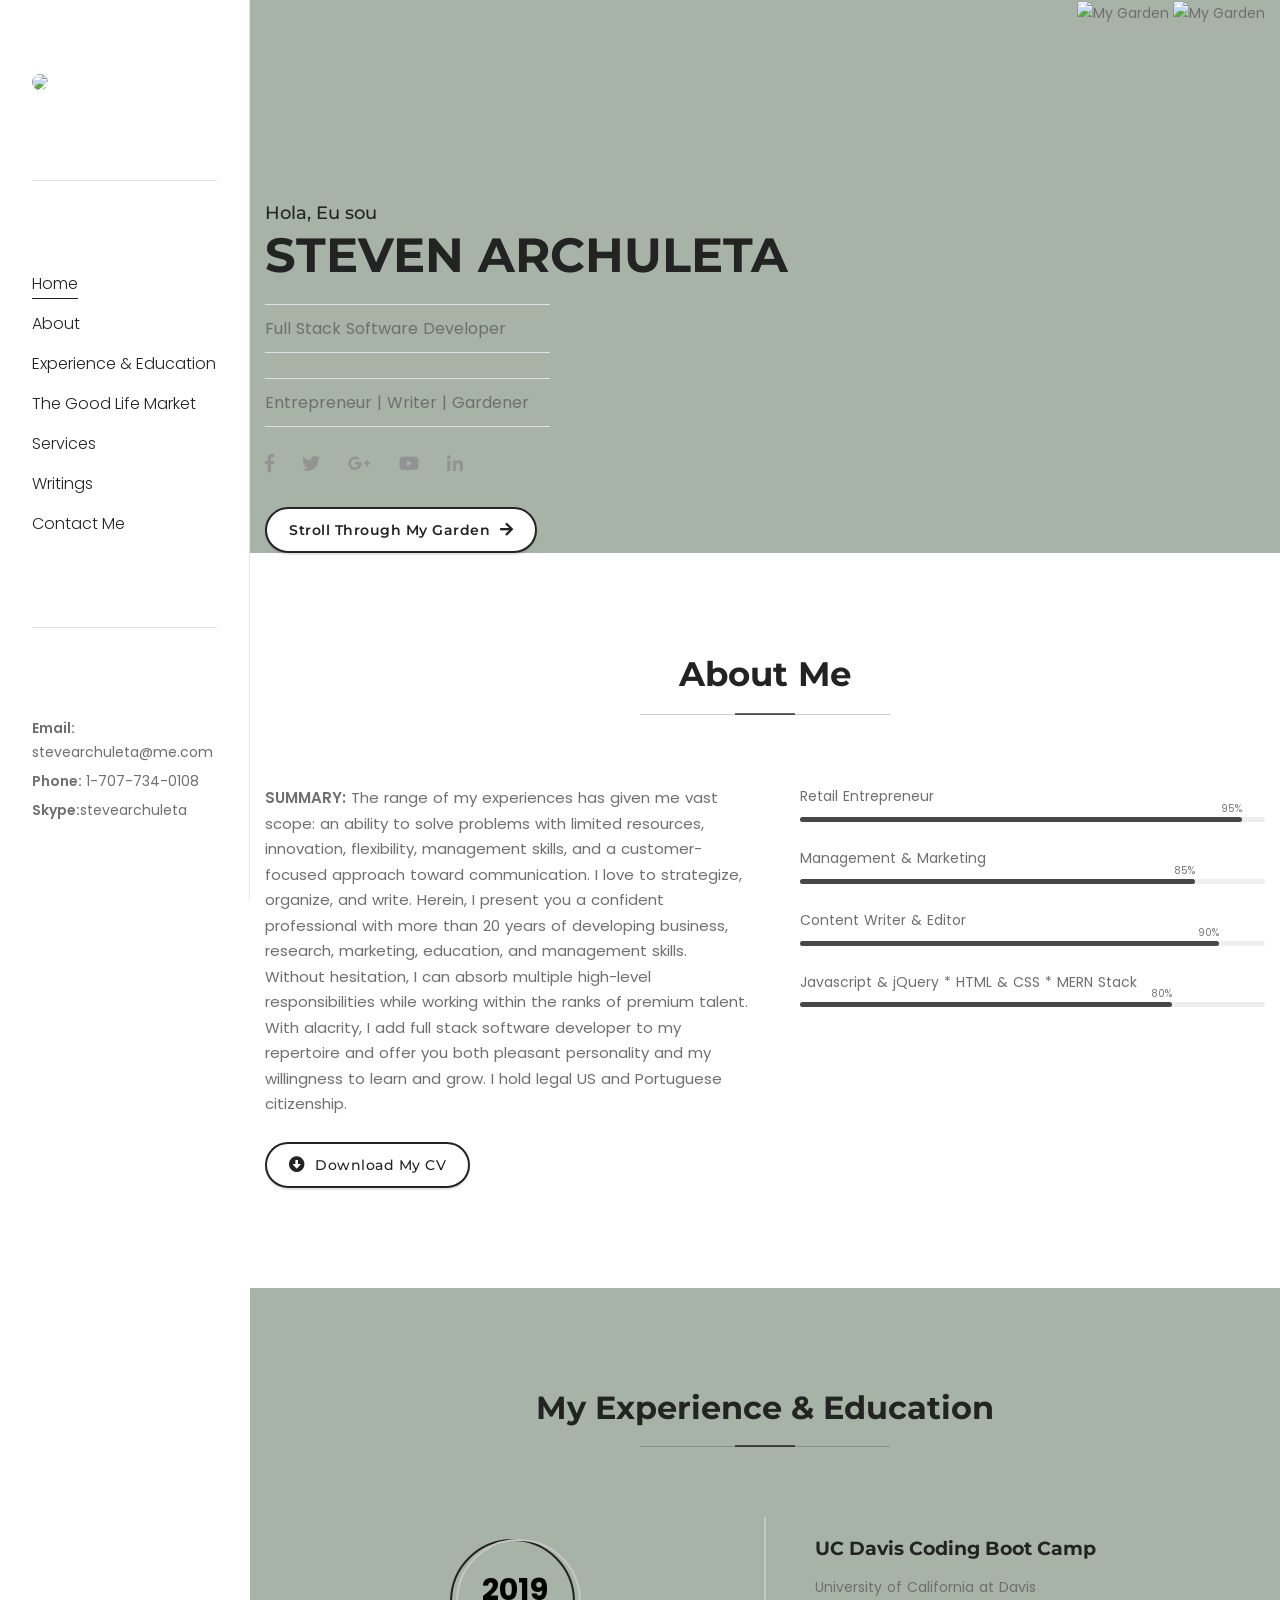
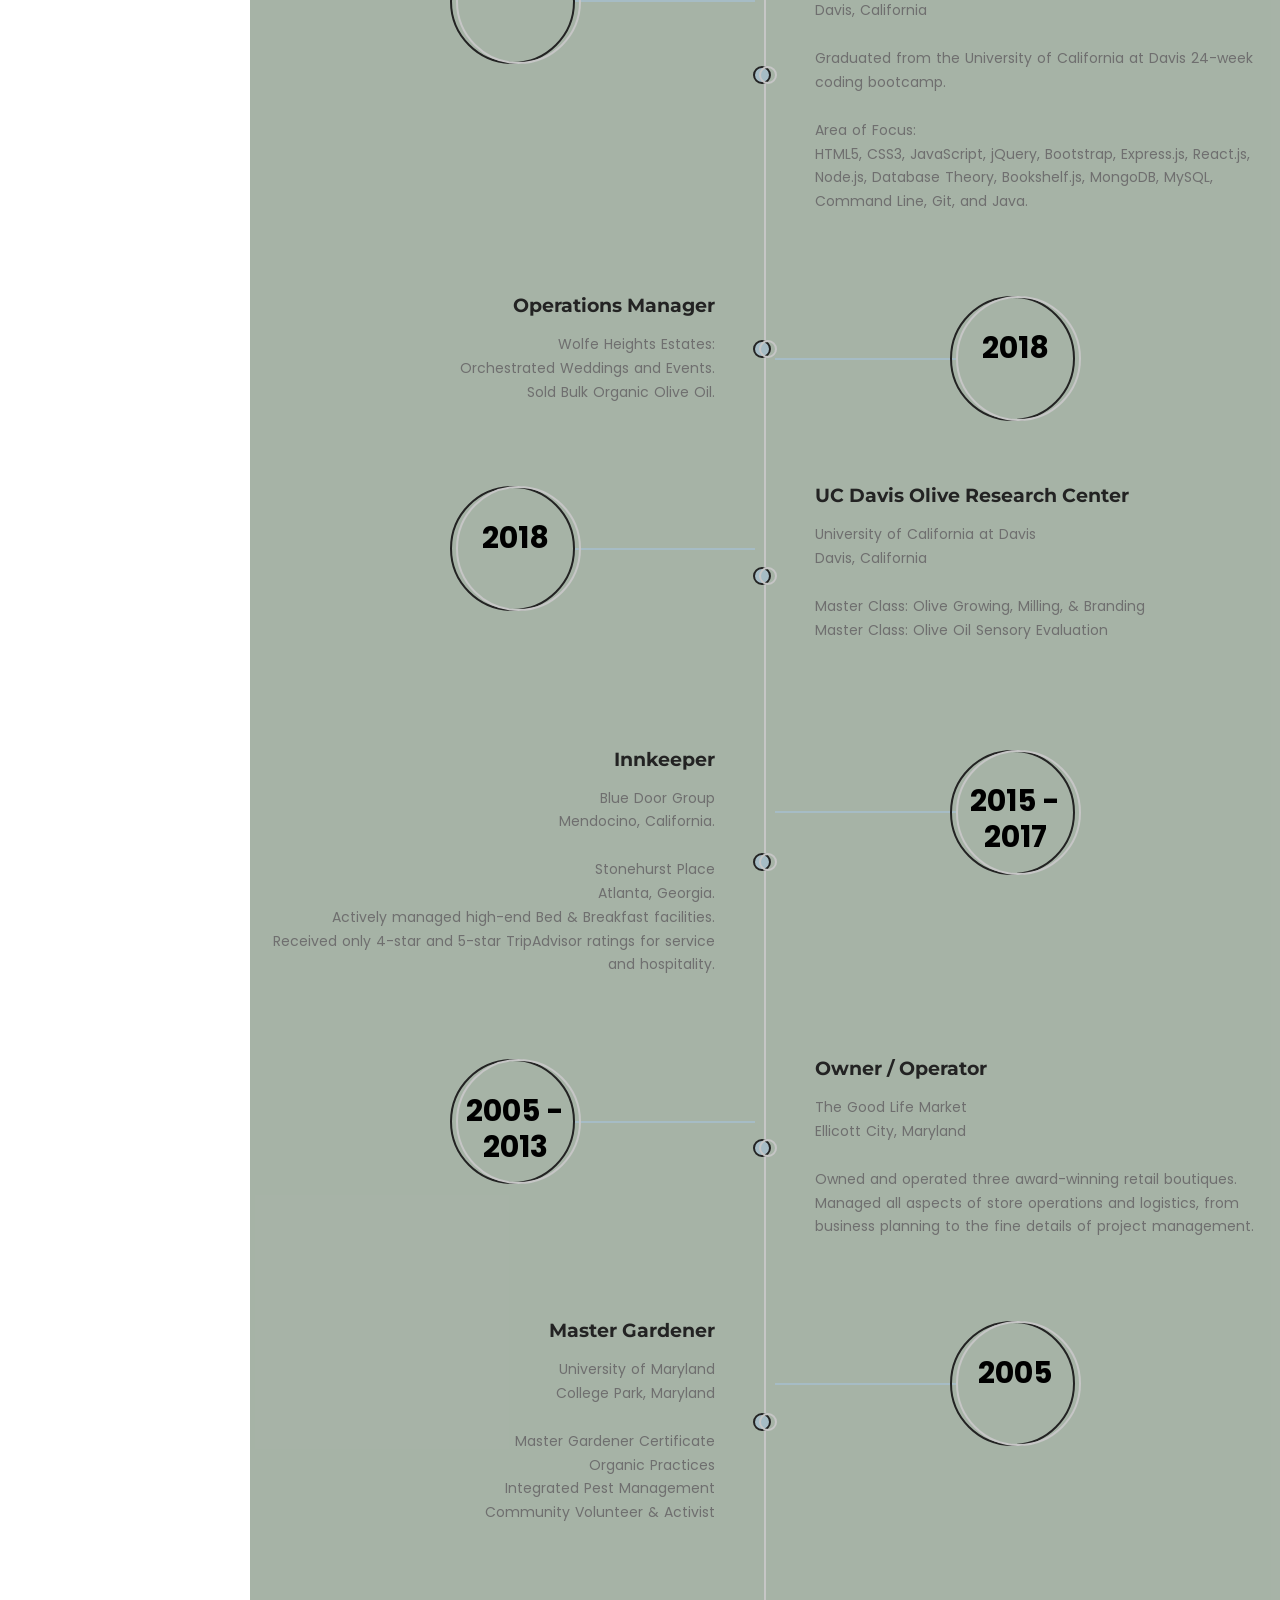
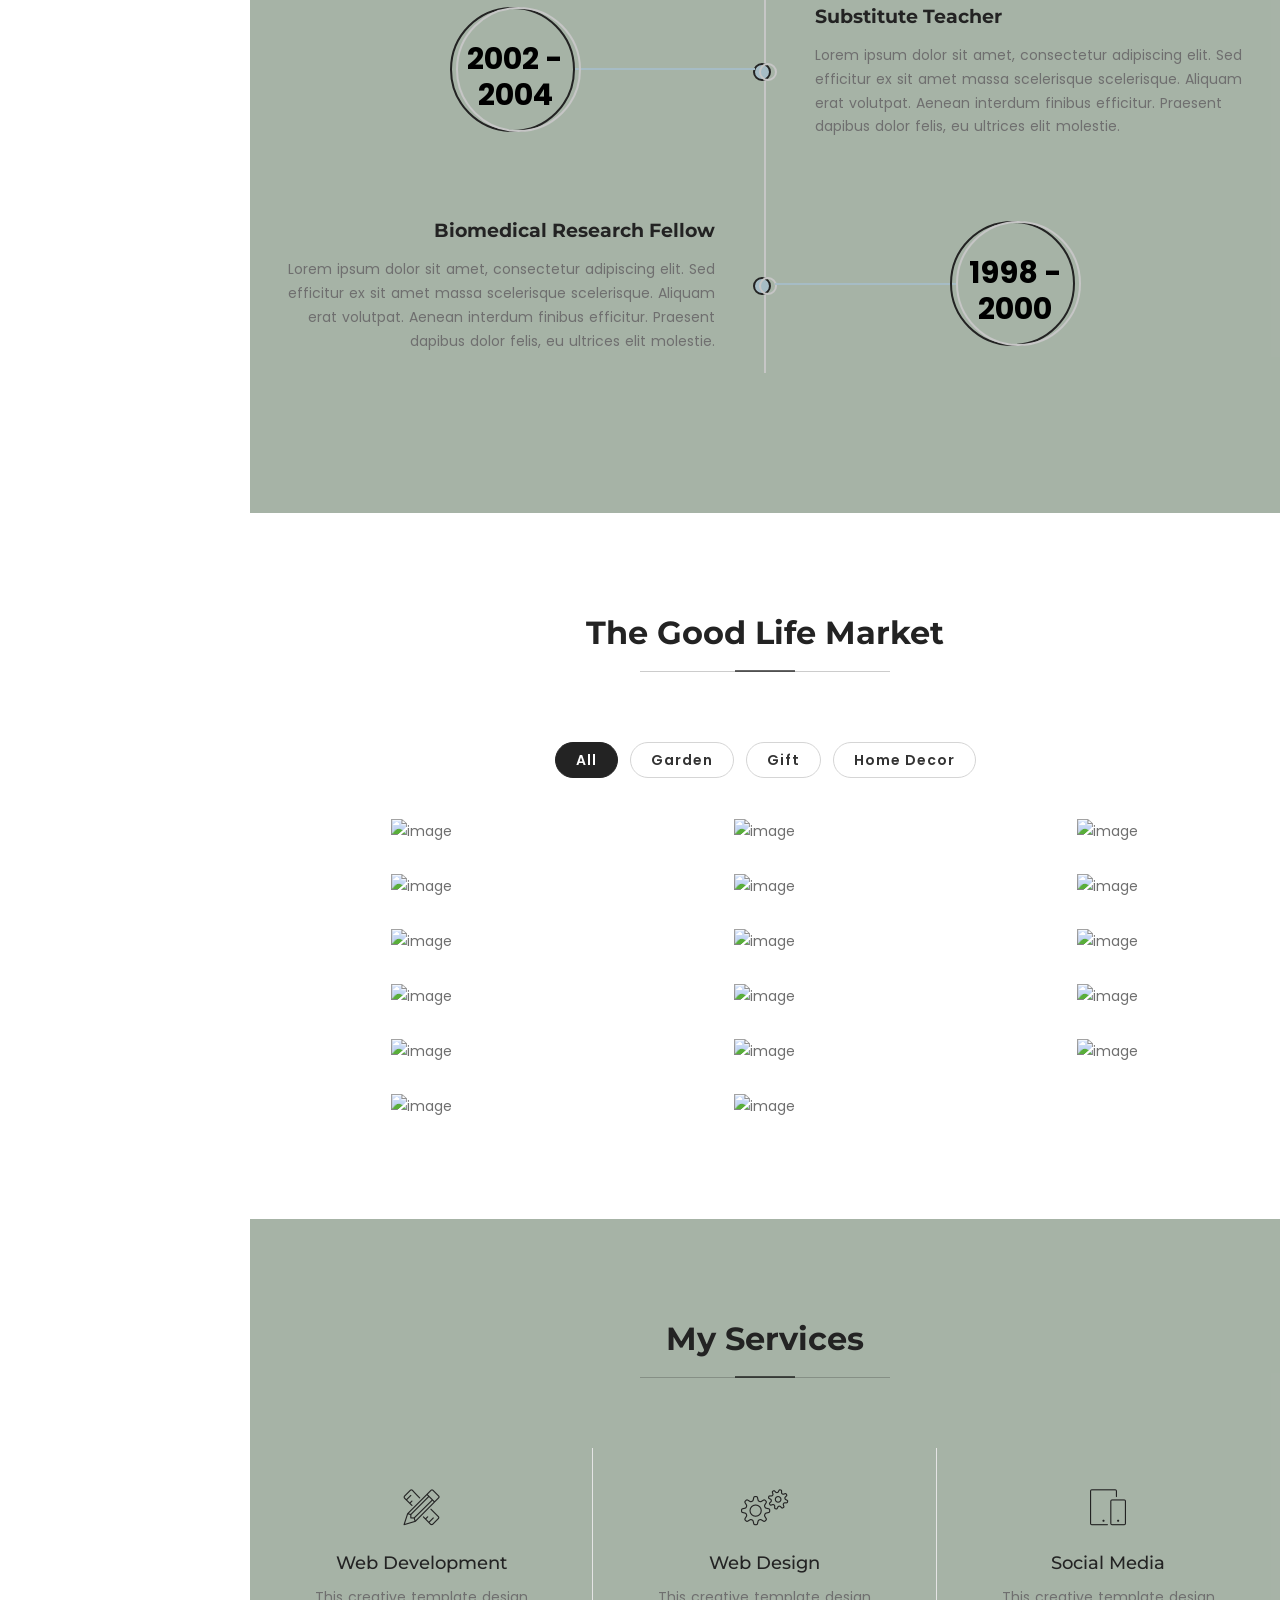
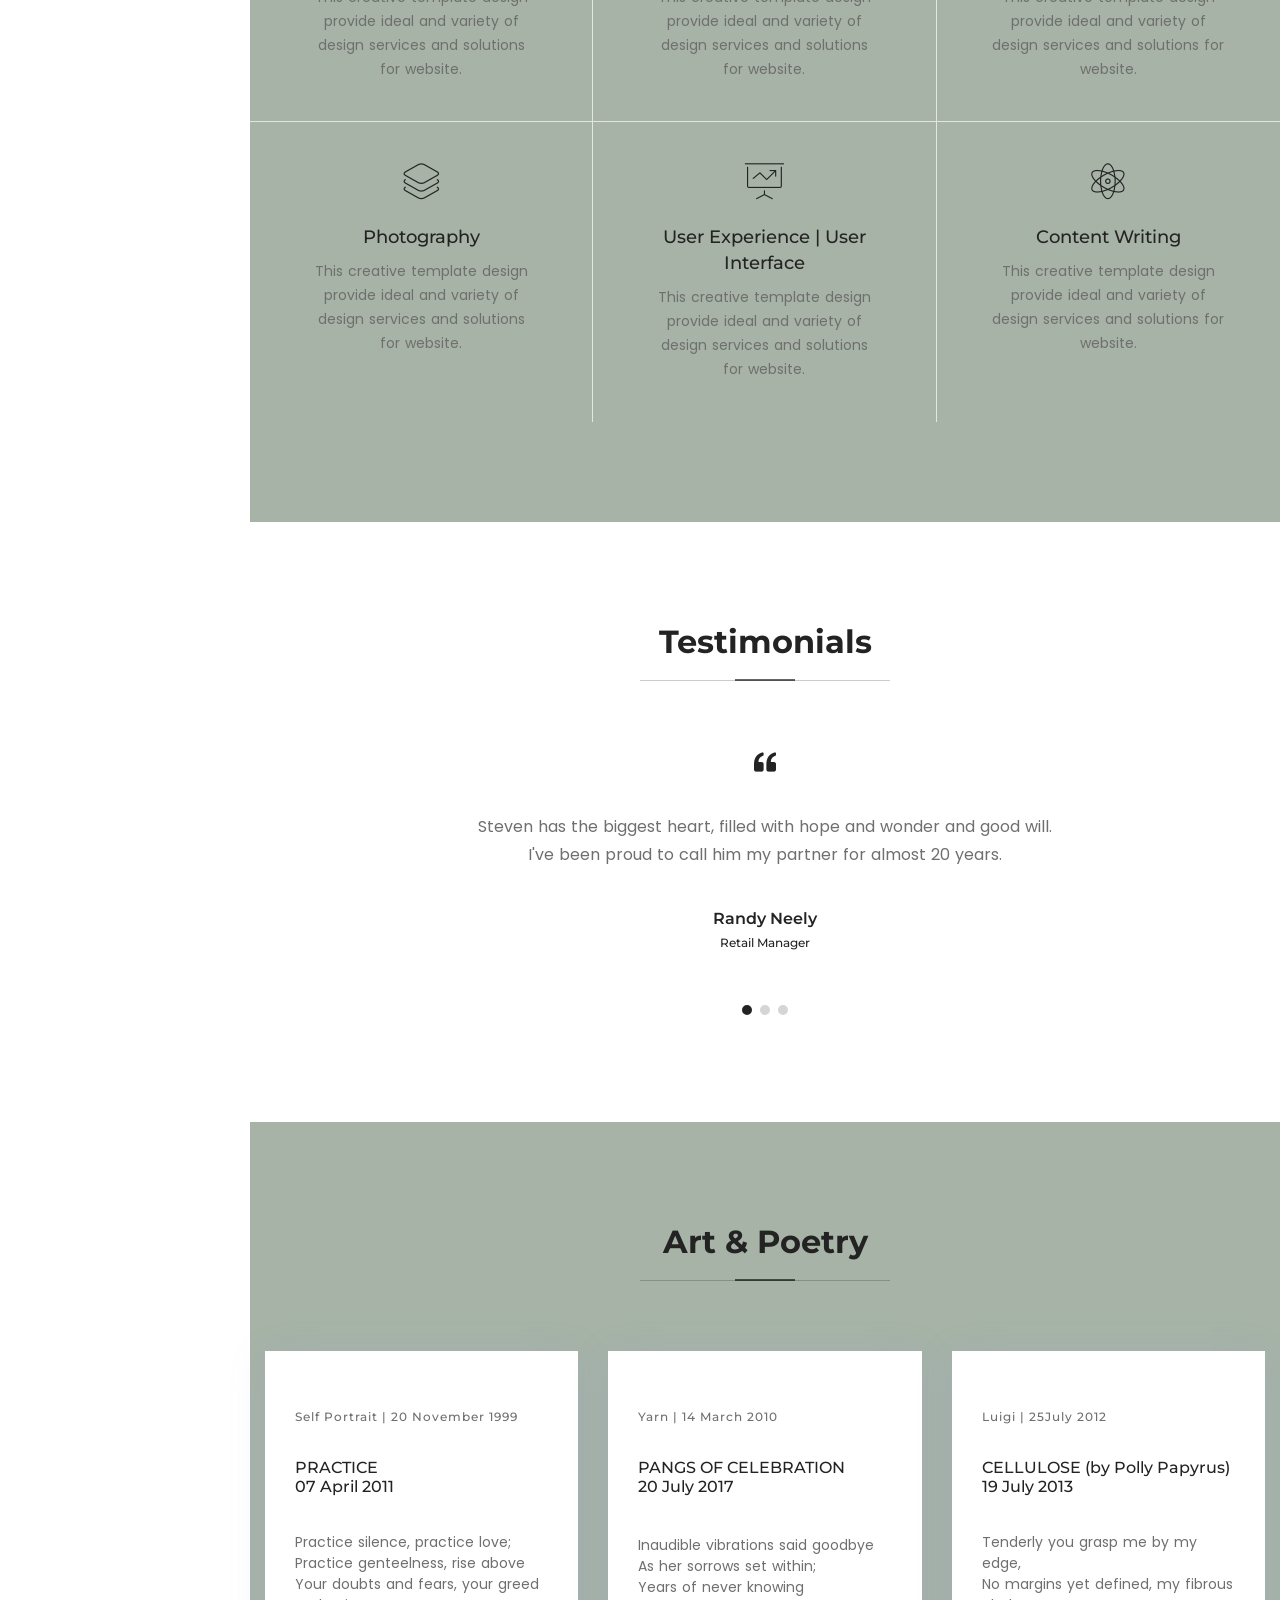
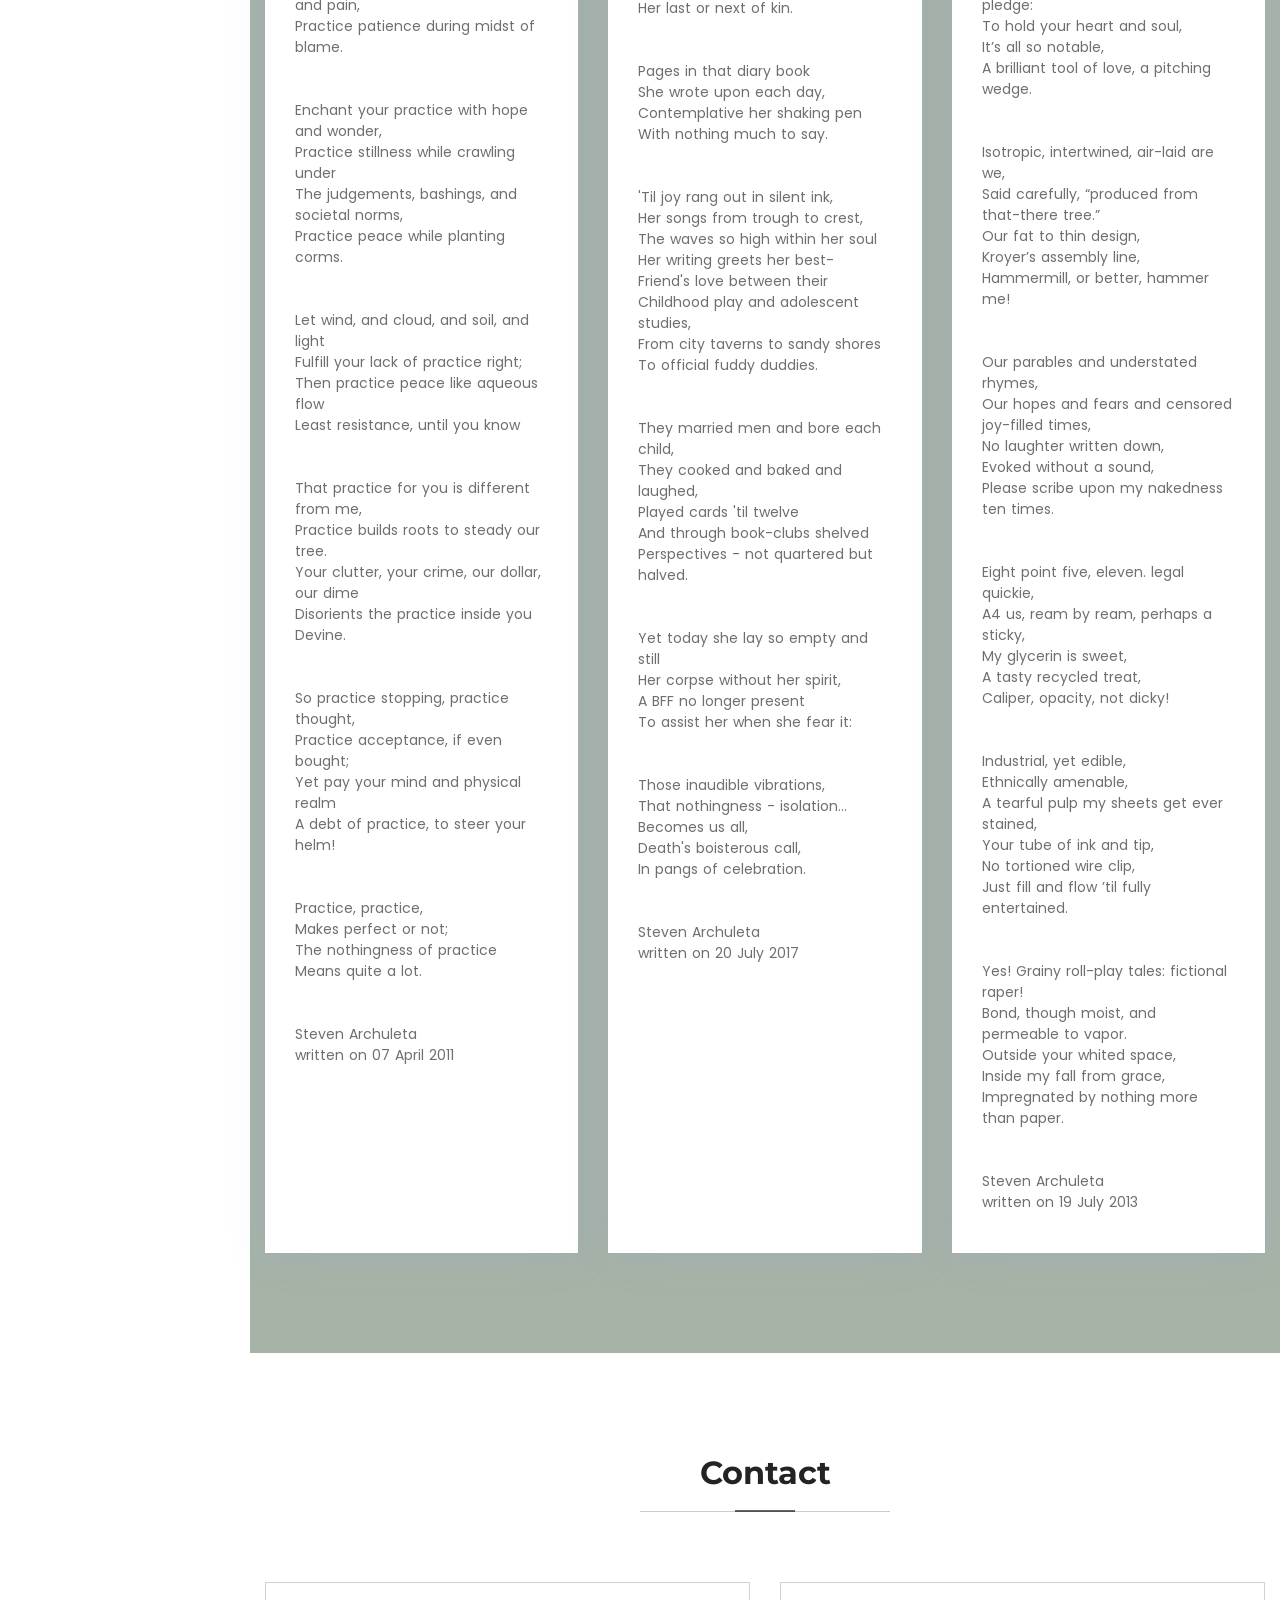
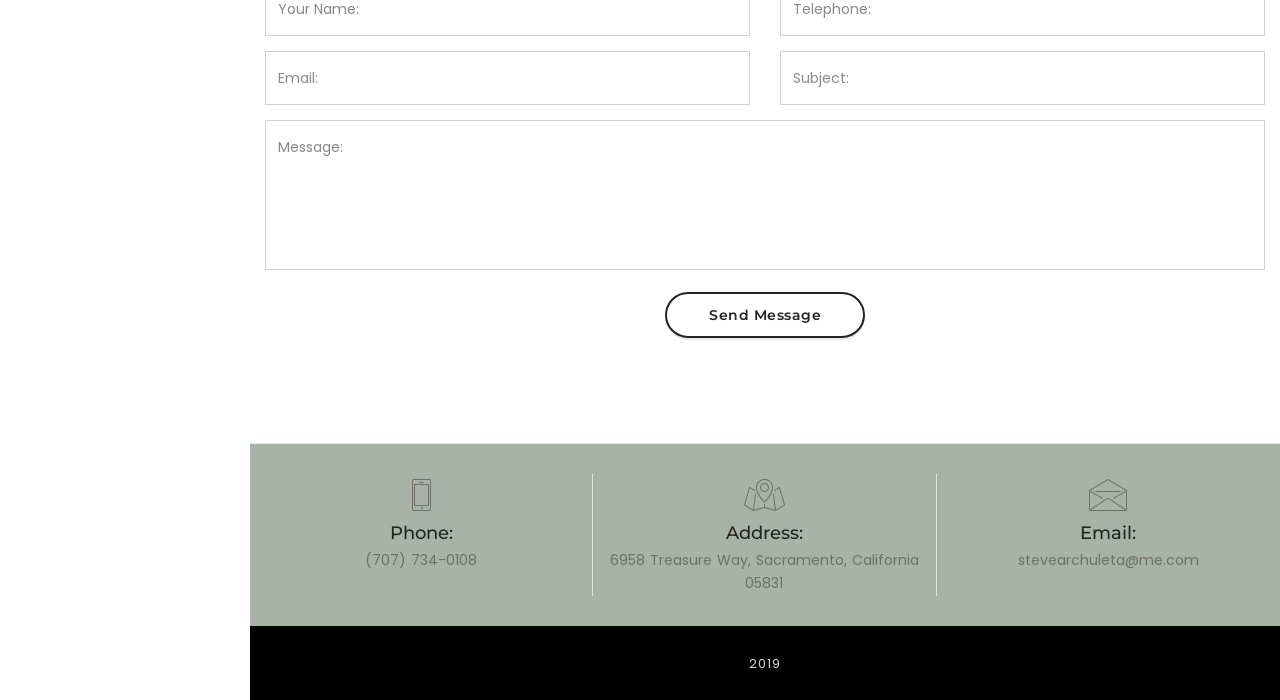
==== commit 4281fe4d: "added gitignore" ====
--- a/ashton/index.html
+++ b/ashton/index.html
@@ -8,17 +8,17 @@
     <meta name="author" content="ChitrakootWeb" />
     <meta http-equiv="X-UA-Compatible" content="IE=edge" />
     <meta name="viewport" content="width=device-width, initial-scale=1.0, maximum-scale=1.0, user-scalable=no">
-    <meta name="keywords" content="HTML5 Template Onepage Ashton" />
-    <meta name="description" content="Ashton - One Page Portfolio" />
+    <!-- <meta name="keywords" content="HTML5 Template Onepage Ashton" />
+    <meta name="description" content="Ashton - One Page Portfolio" /> -->
 
     <!-- Title  -->
-    <title>Ashton - One Page Portfolio</title>
+    <title>Steve Archuleta - Professional Portfolio</title>
 
     <!-- Favicon -->
-    <link rel="shortcut icon" href="img/favicon.png">
+    <!-- <link rel="shortcut icon" href="img/favicon.png">
     <link rel="apple-touch-icon" href="img/apple-touch-icon-57x57.png">
     <link rel="apple-touch-icon" sizes="72x72" href="img/apple-touch-icon-72x72.png">
-    <link rel="apple-touch-icon" sizes="114x114" href="img/apple-touch-icon-114x114.png">
+    <link rel="apple-touch-icon" sizes="114x114" href="img/apple-touch-icon-114x114.png"> -->
 
     <!-- Plugins -->
     <link rel="stylesheet" href="css/plugins.css" />
@@ -29,258 +29,1156 @@
 </head>
 
 <body>
-    <!-- start header section -->
-    <header>
-        <div class="navbar navbar-dark no-padding fixed-top position-relative">
+
+    <!-- Start page loading -->
+    <div id="preloader">
+        <div class="row loader">
+            <div class="loader-icon"></div>
+        </div>
+    </div>
+    <!-- End page loading -->
+
+    <!-- Start Navbar -->
+    <nav class="navbar navbar-expand-lg border-none bg-light-gray desktop-hide">
+        <div class="container sm-padding-10px-tb sm-padding-15px-lr">
+
+            <!-- start logo -->
+            <a class="logo" href="javascript:void(0);" data-scroll-nav="0">
+                <img src="/Users/archuletasteve/Desktop/gitHub/portfolio_update/assets/images/headShot.jpg" alt="Steve Archuleta - Professional Portfolio" title="Steve Archuleta - Professional Portfolio">
+            </a>
+            <!-- end Logo -->
+
+            <button class="navbar-toggler" type="button" data-toggle="collapse" data-target="#navbarContent" aria-controls="navbarContent" aria-expanded="false" aria-label="Toggle navigation">
+                <span class="icon-bar"><i class="fas fa-bars"></i></span>
+            </button>
+
+            <!-- navbar links -->
+            <div class="collapse navbar-collapse desktop-hide" id="navbarContent">
+                <ul class="navbar-nav ml-auto">
+                    <li class="nav-item">
+                        <a class="nav-link active" href="javascript:void(0);" data-scroll-nav="0">Home</a>
+                    </li>
+                    <li class="nav-item">
+                        <a class="nav-link" href="javascript:void(0);" data-scroll-nav="1">About</a>
+                    </li>
+                    <li class="nav-item">
+                        <a class="nav-link" href="javascript:void(0);" data-scroll-nav="2">Experience</a>
+                    </li>
+                    <li class="nav-item">
+                        <a class="nav-link" href="javascript:void(0);" data-scroll-nav="3">Portfolio</a>
+                    </li>
+                    <li class="nav-item">
+                        <a class="nav-link" href="javascript:void(0);" data-scroll-nav="4">Services</a>
+                    </li>
+                    <li class="nav-item">
+                        <a class="nav-link" href="javascript:void(0);" data-scroll-nav="5">Blog</a>
+                    </li>
+                    <li class="nav-item">
+                        <a class="nav-link" href="javascript:void(0);" data-scroll-nav="6">Contact</a>
+                    </li>
+                </ul>
+            </div>
+            <!-- end navbar links -->
+
+        </div>
+
+        <a href="javascript:void(0)" class="sidemenu_btn sm-display-none" id="sidebar_toggle">
+            <span></span> <span></span> <span></span>
+        </a>
+
+    </nav>
+    <!-- End Navbar  -->
+
+    <!-- Start Sidemenu -->
+    <div class="side-menu side-menu-active left-panel">
+        <div class="inner-wrapper">
+
+            <!-- Start Profile Pic -->
+            <div class="profile-pic margin-15px-bottom">
+                    <img src="/Users/archuletasteve/Desktop/gitHub/portfolio_update/assets/images/headShot.jpg" class="rounded-circle" />
+                </div>
+            <!-- End Profile Pic -->
+
+            <div class="separator-line-horrizontal-full bg-extra-light-gray margin-15px-bottom"></div>
+
+            <!-- Start Side Nav -->
+            <nav class="side-nav width-100">
+                <ul class="navbar-nav ml-auto">
+                    <li class="nav-item">
+                        <a class="nav-link active" href="javascript:void(0);" data-scroll-nav="0">Home</a>
+                    </li>
+                    <li class="nav-item">
+                        <a class="nav-link" href="javascript:void(0);" data-scroll-nav="1">About</a>
+                    </li>
+                    <li class="nav-item">
+                        <a class="nav-link" href="javascript:void(0);" data-scroll-nav="2">Experience & Education</a>
+                    </li>
+                    <li class="nav-item">
+                        <a class="nav-link" href="javascript:void(0);" data-scroll-nav="3">The Good Life Market</a>
+                    </li>
+                    <li class="nav-item">
+                        <a class="nav-link" href="javascript:void(0);" data-scroll-nav="4">Services</a>
+                    </li>
+                    <li class="nav-item">
+                        <a class="nav-link" href="javascript:void(0);" data-scroll-nav="5">Writings</a>
+                    </li>
+                    <li class="nav-item">
+                        <a class="nav-link" href="javascript:void(0);" data-scroll-nav="6">Contact Me</a>
+                    </li>
+                </ul>
+            </nav>
+            <!-- End Side Nav -->
+
+            <div class="separator-line-horrizontal-full bg-extra-light-gray margin-15px-bottom"></div>
+
+            <!-- Start Side Footer -->
+            <div class="side-footer width-100">
+                <ul class="profile-list">
+                    <li><strong>Email:</strong> stevearchuleta@me.com</li>
+                    <li><strong>Phone:</strong> 1-707-734-0108</li>
+                    <li><strong>Skype:</strong>stevearchuleta</li>
+                </ul>
+            </div>
+            <!-- End Side Footer -->
+
+        </div>
+    </div>
+    <!-- End Sidemenu -->
+
+    <div class="sidebar-wrapper">
+
+        <!-- Start Banner Container -->
+        <div class="bg-light-gray sm-padding-75px-top" data-scroll-index="0">
             <div class="container">
-                <div class="row d-flex width-100">
-                    <div class="col-7 col-md-7">
-                        <a href="index.html" class="navbar-brand d-flex align-items-center">
-                            <img src="img/logo-dark.png" alt="Ashton - One Page Portfolio" title="Ashton - One Page Portfolio" width="125" height="20" />
+                <div class="row">
+                    <div class="col-md-7 col-sm-12 order-2 order-md-1 xs-padding-50px-tb">
+                        <!-- Start Left Content -->
+                        <div class="padding-twenty-top sm-padding-fifteen-top xs-no-padding">
+                            <h5 class="no-margin font-size18 xs-font-size16 text-gray padding-fifteen-top md-padding-eight-top sm-padding-five-top xs-no-padding">Hola, Eu sou</h5>
+                            <h1 class="text-uppercase font-size48 md-font-size42 sm-font-size36 xs-font-size26 font-weight-700 margin-20px-bottom">Steven Archuleta</h1>
+                            <p class="width-50 md-width-75 xs-width-100 font-size16 xs-font-size14 border-top border-bottom padding-10px-tb">Full Stack Software Developer</p>
+                            <p class="width-50 md-width-75 xs-width-100 font-size16 xs-font-size14 border-top border-bottom padding-10px-tb">Entrepreneur | Writer | Gardener</p>
+                            <div class="social-links margin-30px-bottom xs-margin-20px-bottom">
+                                <a href="https://www.facebook.com/stevearchuleta"><i class="fab fa-facebook-f"></i></a>
+                                <a href="https://twitter.com/SGA121067"><i class="fab fa-twitter"></i></a>
+                                <a href="https://plus.google.com/u/0/+SteveArchuleta"><i class="fab fa-google-plus-g"></i></a>
+                                <a href="https://youtu.be/FR-okjanTdw"><i  class="fab fa-youtube"></i></a>
+                                <a href="https://www.linkedin.com/in/archuleta000thegoodlifemarket/"><i class="fab fa-linkedin-in"></i></a>
+                            </div>
+                            <a class="btn white" href="#portfolio">Stroll Through My Garden <i class="fas fa-arrow-right font-size15 margin-5px-left"></i></a>
+                        </div>
+                        <!-- End Left Content -->
+                    </div>
+                    <div class="col-md-5 col-sm-12 order-1 order-md-2 text-right xs-text-center xs-border-bottom xs-padding-nineteen-half-lr border-color-medium-gray">
+                        <!-- Start Right Image -->
+                        <img src="/Users/archuletasteve/Desktop/gitHub/portfolio_update/assets/images/Spring 2007 Tulip Pics 4 014.jpg"  alt="My Garden" />
+
+                        <img src="/Users/archuletasteve/Desktop/gitHub/portfolio_update/assets/images/savana damage 009.jpg"  alt="My Garden" />
+                        <!-- End Right Image -->
+                    </div>
+                </div>
+            </div>
+        </div>
+        <!-- End Banner Container -->
+
+        <!-- Start About Section-->
+        <section data-scroll-index="1">
+            <div class="container">
+                <div class="row">
+                    <div class="col-12 center-col margin-70px-bottom sm-margin-40px-bottom xs-margin-30px-bottom text-center">
+                        <h2 class="font-size34 md-font-size30 sm-font-size26 xs-font-size24 font-weight-700 section-title">About Me</h2>
+                    </div>
+                </div>
+                <div class="row">
+                    <!-- start about me section-->
+                    <div class="col-lg-6 col-md-12 sm-margin-30px-bottom">
+                        <p class="font-size15 xs-font-size14"><b>SUMMARY: </b>The range of my experiences has given me vast scope: an ability to solve problems with limited resources, innovation, flexibility, management skills, and a customer-focused approach toward communication. I love to strategize, organize, and write. Herein, I present you a confident professional with more than 20 years of developing business, research, marketing, education, and management skills. Without hesitation, I can absorb multiple high-level responsibilities while working within the ranks of premium talent. With alacrity, I add full stack software developer to my repertoire and offer you both pleasant personality and my willingness to learn and grow. I hold legal US and Portuguese citizenship.</p>
+                        <a class="btn white" href="/Users/archuletasteve/Desktop/gitHub/portfolio_update/assets/2019 CV STEVEN ARCHULETA .pdf">
+                            <i class="fas fa-arrow-alt-circle-down font-size16"></i>
+                            <span class="alt-font margin-5px-left">Download My CV</span>
                         </a>
                     </div>
-                    <div class="col-5 col-md-5">
-                        <div class="text-right height-70px sm-height-60px line-height-50 no-padding">
-                            <a class="font-size16 display-inline-block vertical-align-middle margin-10px-top font-weight-700 text-uppercase" href="#features">Features</a>
-                        </div>
-                    </div>
-                </div>
+                    <!-- end about me section-->
+
+                    <!-- start skill section-->
+                    <div class="col-lg-6 col-md-12">
+                        <div class="padding-20px-left sm-no-padding">
+                            <div class="skills width-100 margin-40px-bottom sm-margin-30px-bottom xs-no-margin-bottom">
+
+                                <div class="prog-item">
+                                    <p>Retail Entrepreneur</p>
+                                    <div class="skills-progress"><span data-value='95%'></span></div>
+                                </div>
+                                <div class="prog-item">
+                                    <p>Management & Marketing</p>
+                                    <div class="skills-progress"><span data-value='85%'></span></div>
+                                </div>
+                                <div class="prog-item">
+                                    <p>Content Writer & Editor</p>
+                                    <div class="skills-progress"><span data-value='90%'></span></div>
+                                </div>
+                                <div class="prog-item">
+                                    <p>Javascript & jQuery * HTML & CSS * MERN Stack</p>
+                                    <div class="skills-progress"><span data-value='80%'></span></div>
+                                </div>
+
+                            </div>
+                        </div>
+                    </div>
+                    <!-- end skill section-->
+                </div>
+            </div>
+        </section>
+        <!-- End About Section-->
+
+        <!-- Start Timeline Section-->
+        <section class="bg-light-gray" data-scroll-index="2">
+            <div class="container">
+                <div class="row">
+                    <div class="col-12 center-col margin-70px-bottom sm-margin-40px-bottom xs-margin-30px-bottom text-center">
+                        <h3 class="font-weight-700 font-size32 md-font-size27 sm-font-size24 xs-font-size20 section-title">My Experience & Education</h3>
+                    </div>
+                </div>
+                <div class="row">
+                    <div class="col-md-12">
+                        <div class="main-timeline">
+
+                            <!-- start experience section-->
+                            <div class="timeline">
+                                <div class="icon"></div>
+                                <div class="date-content">
+                                    <div class="date-outer">
+                                        <span class="date">
+                                                <span class="month"></span>
+                                        <span class="year">2019</span>
+                                        </span>
+                                    </div>
+                                </div>
+                                <div class="timeline-content">
+                                    <h5 class="title">UC Davis Coding Boot Camp</h5>
+                                    <p class="description">
+                                            University of California at Davis
+                                            <br>Davis, California
+                                    </p>
+                                    <br>
+                                    <p class="description">
+                                            Graduated from the University of California at Davis 24-week coding bootcamp.
+                                    </p><br>
+                                    <p class="description">
+                                            Area of Focus:
+                                             <br>
+                                            HTML5, CSS3, JavaScript, jQuery, Bootstrap, Express.js, React.js, Node.js, Database Theory, Bookshelf.js, MongoDB, MySQL, Command Line, Git, and Java.
+                                    </p>
+                                </div>
+                            </div>
+                            <!-- end experience section-->
+
+                            <!-- start experience section-->
+                            <div class="timeline">
+                                <div class="icon"></div>
+                                <div class="date-content">
+                                    <div class="date-outer">
+                                        <span class="date">
+                                                <span class="month"></span>
+                                        <span class="year">2018</span>
+                                        </span>
+                                    </div>
+                                </div>
+                                <div class="timeline-content">
+                                    <h5 class="title">Operations Manager</h5>
+                                    <p class="description">
+                                        Wolfe Heights Estates:
+                                    </p>
+                                    <p class="description">
+                                            Orchestrated Weddings and Events.
+                                        </p>
+                                        <p class="description">
+                                            Sold Bulk Organic Olive Oil.
+                                            </p>
+                                </div>
+                            </div>
+                            <!-- end experience section-->
+  <!-- start experience section-->
+  <div class="timeline">
+        <div class="icon"></div>
+        <div class="date-content">
+            <div class="date-outer">
+                <span class="date">
+                        <span class="month"></span>
+                <span class="year">2018</span>
+                </span>
             </div>
         </div>
-    </header>
-    <!-- end header section -->
-    <!-- start intro section -->
-    <section class="bg-extra-dark-gray border-bottom border-top" data-scroll-index="0" data-overlay-dark="8" data-background="img/bg2.jpg" data-stellar-background-ratio="0.5">
-        <div class="container">
-            <div class="row">
-                <div class="col-lg-8 col-md-8 col-sm-10 center-col text-center last-paragraph-no-margin">
-                    <h5 class="alt-font font-weight-500 text-white text-uppercase margin-5px-bottom sm-no-padding">Ashton</h5>
-                    <p class="alt-font font-weight-500 text-extra-light-gray font-size16 text-uppercase margin-15px-bottom">One Page Portfolio Template</p>
-                    <div class="separator-line-horrizontal-medium-light2 bg-black-theme center-col margin-30px-bottom"></div>
-                    <p class="no-margin-bottom text-white">Ashton is a creative, bootstrap 4.x one page responsive portfolio HTML5 template. There are included 10+ homepage variations and diffrent options as well. This design is very easy to customize and use.</p>
-                </div>            
-            </div>
+        <div class="timeline-content">
+                <h5 class="title">UC Davis Olive Research Center</h5>
+                <p class="description">
+                        University of California at Davis
+                        <br>Davis, California
+                </p><br>
+                <P>
+                        Master Class: Olive Growing, Milling, & Branding
+            <br>
+                        Master Class: Olive Oil Sensory Evaluation
+                </P>
         </div>
-    </section>
-    <!-- end intro section -->
-    <!-- start demo section -->
-    <section class="bg-light-gray border-bottom">
-        <div class="container-fluid width-90">
-            <div class="row">
-                <div class="col-lg-8 col-md-8 col-sm-12 col-xs-12 center-col margin-70px-bottom sm-margin-40px-bottom xs-margin-30px-bottom text-center last-paragraph-no-margin">
-                    <h5 class="alt-font font-weight-500 text-uppercase margin-15px-bottom">Demos</h5>
-                    <div class="separator-line-horrizontal-medium-light2 bg-black-theme center-col"></div>
-                </div>
-            </div>
-            <div class="row">
-                <div class="col-lg-4 col-md-6 margin-30px-bottom">
-                    <div class="text-center box-shadow padding-10px-all bg-white">
-                        <div class="margin-20px-bottom">
-                            <a href="home01-light.html"><img src="img/demos/1.jpg" alt="" class="width-100" /></a>
-                        </div>
-                        <h5 class="font-size16 margin-10px-bottom"><a href="home01-light.html">Main Light Demo</a></h5>
-                    </div>
-                </div>
-                <div class="col-lg-4 col-md-6 margin-30px-bottom">
-                    <div class="text-center box-shadow padding-10px-all bg-white">
-                        <div class="margin-20px-bottom">
-                            <a href="home02-dark.html"><img src="img/demos/2.jpg" alt="" class="width-100" /></a>
-                        </div>
-                        <h5 class="font-size16 margin-10px-bottom"><a href="home02-dark.html">Main Dark Demo</a></h5>
-                    </div>
-                </div>
-                <div class="col-lg-4 col-md-6 margin-30px-bottom">
-                    <div class="text-center box-shadow padding-10px-all bg-white">
-                        <div class="margin-20px-bottom">
-                            <a href="home03-light-left-panel.html"><img src="img/demos/3.jpg" alt="" class="width-100" /></a>
-                        </div>
-                        <h5 class="font-size16 margin-10px-bottom"><a href="home03-light-left-panel.html">Left Panel Light Demo</a></h5>
-                    </div>
-                </div>               
-                <div class="col-lg-4 col-md-6 margin-30px-bottom">
-                    <div class="text-center box-shadow padding-10px-all bg-white">
-                        <div class="margin-20px-bottom">
-                            <a href="home04-dark-left-panel.html"><img src="img/demos/4.jpg" alt="" class="width-100" /></a>
-                        </div>
-                        <h5 class="font-size16 margin-10px-bottom"><a href="home04-dark-left-panel.html">Left Panel Dark Demo</a></h5>
-                    </div>
-                </div>
-                <div class="col-lg-4 col-md-6 margin-30px-bottom">
-                    <div class="text-center box-shadow padding-10px-all bg-white">
-                        <div class="margin-20px-bottom">
-                            <a href="home05-creative-light.html"><img src="img/demos/5.jpg" alt="" class="width-100" /></a>
-                        </div>
-                        <h5 class="font-size16 margin-10px-bottom"><a href="home05-creative-light.html">Crative Light Demo</a></h5>
-                    </div>
-                </div>                 
-                <div class="col-lg-4 col-md-6 margin-30px-bottom">
-                    <div class="text-center box-shadow padding-10px-all bg-white">
-                        <div class="margin-20px-bottom">
-                            <a href="home06-creative-dark.html"><img src="img/demos/6.jpg" alt="" class="width-100" /></a>
-                        </div>
-                        <h5 class="font-size16 margin-10px-bottom"><a href="home06-creative-dark.html">Crative Dark Demo</a></h5>
-                    </div>
-                </div>
-
-                <div class="col-lg-4 col-md-6 margin-30px-bottom">
-                    <div class="text-center box-shadow padding-10px-all bg-white">
-                        <div class="margin-20px-bottom">
-                            <a href="home07-light-side-nav.html"><img src="img/demos/7.jpg" alt="" class="width-100" /></a>
-                        </div>
-                        <h5 class="font-size16 margin-10px-bottom"><a href="home07-light-side-nav.html">Side Nav Light Demo</a></h5>
-                    </div>
-                </div>
-                <div class="col-lg-4 col-md-6 margin-30px-bottom">
-                    <div class="text-center box-shadow padding-10px-all bg-white">
-                        <div class="margin-20px-bottom">
-                            <a href="home08-dark-side-nav.html"><img src="img/demos/8.jpg" alt="" class="width-100" /></a>
-                        </div>
-                        <h5 class="font-size16 margin-10px-bottom"><a href="home08-dark-side-nav.html">Side Nav Dark Demo</a></h5>
-                    </div>
-                </div>
-                <div class="col-lg-4 col-md-6 margin-30px-bottom">
-                    <div class="text-center box-shadow padding-10px-all bg-white">
-                        <div class="margin-20px-bottom">
-                            <a href="home09-parallax.html"><img src="img/demos/9.jpg" alt="" class="width-100" /></a>
-                        </div>
-                        <h5 class="font-size16 margin-10px-bottom"><a href="home09-parallax.html">Parallax Demo</a></h5>
-                    </div>
-                </div>                
-                <div class="col-lg-4 col-md-6 margin-30px-bottom">
-                    <div class="text-center box-shadow padding-10px-all bg-white">
-                        <div class="margin-20px-bottom">
-                            <a href="home10-particles.html"><img src="img/demos/10.jpg" alt="" class="width-100" /></a>
-                        </div>
-                        <h5 class="font-size16 margin-10px-bottom"><a href="home10-particles.html">Particles Demo</a></h5>
-                    </div>
-                </div>
-                <div class="col-lg-4 col-md-6 margin-30px-bottom">
-                    <div class="text-center box-shadow padding-10px-all bg-white">
-                        <div class="margin-20px-bottom">
-                            <a href="home11-video.html"><img src="img/demos/11.jpg" alt="" class="width-100" /></a>
-                        </div>
-                        <h5 class="font-size16 margin-10px-bottom"><a href="home11-video.html">Video Demo</a></h5>
-                    </div>
-                </div>                
-                <div class="col-lg-4 col-md-6 margin-30px-bottom">
-                    <div class="text-center box-shadow padding-10px-all bg-white">
-                        <div class="margin-20px-bottom">
-                            <a href="blog.html"><img src="img/demos/12.jpg" alt="" class="width-100" /></a>
-                        </div>
-                        <h5 class="font-size16 margin-10px-bottom"><a href="blog.html">Blog</a></h5>
-                    </div>
-                </div>                
-                <div class="col-lg-4 col-md-6 margin-30px-bottom">
-                    <div class="text-center box-shadow padding-10px-all bg-white">
-                        <div class="margin-20px-bottom">
-                            <a href="single-post.html"><img src="img/demos/13.jpg" alt="" class="width-100" /></a>
-                        </div>
-                        <h5 class="font-size16 margin-10px-bottom"><a href="single-post.html">Single Post</a></h5>
-                    </div>
-                </div>
-                <div class="col-lg-4 col-md-6">
-                    <div class="text-center box-shadow padding-10px-all bg-white">
-                        <div class="margin-20px-bottom">
-                            <a href="comingsoon.html"><img src="img/demos/14.jpg" alt="" class="width-100" /></a>
-                        </div>
-                        <h5 class="font-size16 margin-10px-bottom"><a href="comingsoon.html">Coming Soon</a></h5>
-                    </div>
-                </div>
-
+    </div>
+    <!-- end experience section-->
+                            <!-- start experience section-->
+                            <div class="timeline">
+                                <div class="icon"></div>
+                                <div class="date-content">
+                                    <div class="date-outer">
+                                        <span class="date">
+                                                <span class="month"></span>
+                                        <span class="year">2015 - <br>2017</span>
+                                        </span>
+                                    </div>
+                                </div>
+                                <div class="timeline-content">
+                                    <h5 class="title">Innkeeper</h5>
+                                    <p class="description">
+                                            Blue Door Group
+                                            <br>
+                                            Mendocino, California. 
+                                    </p><br>
+                                    <p class="description">
+                                             Stonehurst Place<br>
+                                             Atlanta, Georgia.
+                                    </p>
+                                    <p class="description">
+                                            Actively managed high-end Bed & Breakfast facilities. Received only 4-star and 5-star TripAdvisor ratings for service and hospitality.
+                                    </p>
+                                </div>
+                            </div>
+                            <!-- end experience section-->
+<!-- start experience section-->
+<div class="timeline">
+        <div class="icon"></div>
+        <div class="date-content">
+            <div class="date-outer">
+                <span class="date">
+                        <span class="month"></span>
+                <span class="year">2005 -<br> 2013</span>
+                </span>
             </div>
         </div>
-    </section>
-    <!-- end demo section -->
-    <section id="features">
-        <div class="container">
-            <div class="row">
-                <div class="col-lg-8 col-md-8 col-sm-12 col-xs-12 center-col margin-70px-bottom sm-margin-40px-bottom xs-margin-30px-bottom text-center last-paragraph-no-margin">
-                    <h5 class="alt-font font-weight-500 text-extra-dark-gray text-uppercase margin-15px-bottom sm-no-padding">Features</h5>
-                    <div class="separator-line-horrizontal-medium-light2 bg-black-theme center-col"></div>
-                </div>
-            </div>
-
-            <div class="row">
-                <div class="col-lg-4 col-md-12">
-                    <div class="text-center border padding-25px-tb padding-10px-lr margin-20px-bottom bg-black-theme">
-                        <h5 class="font-size15 font-weight-400  no-margin-bottom text-white">Bootstrap 4.0 With SASS</h5>
-                    </div>
-                </div>
-                <div class="col-lg-4 col-md-12">
-                    <div class="text-center border padding-25px-tb padding-10px-lr margin-20px-bottom bg-black-theme">
-                        <h5 class="font-size15 font-weight-400  no-margin-bottom text-white">Navigation Options</h5>
-                    </div>
-                </div>
-                <div class="col-lg-4 col-md-12">
-                    <div class="text-center border padding-25px-tb padding-10px-lr margin-20px-bottom bg-black-theme">
-                        <h5 class="font-size15 font-weight-400  no-margin-bottom text-white">Working Contact Form</h5>
-                    </div>
-                </div>
-                <div class="col-lg-4 col-md-12">
-                    <div class="text-center border padding-25px-tb padding-10px-lr margin-20px-bottom bg-black-theme">
-                        <h5 class="font-size15 font-weight-400  no-margin-bottom text-white">Creative and Modern Flat Design</h5>
-                    </div>
-                </div>
-                <div class="col-lg-4 col-md-12">
-                    <div class="text-center border padding-25px-tb padding-10px-lr margin-20px-bottom bg-black-theme">
-                        <h5 class="font-size15 font-weight-400  no-margin-bottom text-white">Google Fonts</h5>
-                    </div>
-                </div>
-                <div class="col-lg-4 col-md-12">
-                    <div class="text-center border padding-25px-tb padding-10px-lr margin-20px-bottom bg-black-theme">
-                        <h5 class="font-size15 font-weight-400  no-margin-bottom text-white">W3C Valid Markup</h5>
-                    </div>
-                </div>
-                <div class="col-lg-4 col-md-12">
-                    <div class="text-center border padding-25px-tb padding-10px-lr margin-20px-bottom bg-black-theme">
-                        <h5 class="font-size15 font-weight-400  no-margin-bottom text-white">Fully Responsive</h5>
-                    </div>
-                </div>
-                <div class="col-lg-4 col-md-12">
-                    <div class="text-center border padding-25px-tb padding-10px-lr margin-20px-bottom bg-black-theme">
-                        <h5 class="font-size15 font-weight-400  no-margin-bottom text-white">Cross Browser Compatibility</h5>
-                    </div>
-                </div>
-                <div class="col-lg-4 col-md-12">
-                    <div class="text-center border padding-25px-tb padding-10px-lr margin-20px-bottom bg-black-theme">
-                        <h5 class="font-size15 font-weight-400  no-margin-bottom text-white">Font Icons</h5>
-                    </div>
-                </div>
-                <div class="col-lg-4 col-md-12">
-                    <div class="text-center border padding-25px-tb padding-10px-lr margin-20px-bottom bg-black-theme">
-                        <h5 class="font-size15 font-weight-400  no-margin-bottom text-white">Seo Friendly Clean Code</h5>
-                    </div>
-                </div>
-                <div class="col-lg-4 col-md-12">
-                    <div class="text-center border padding-25px-tb padding-10px-lr margin-20px-bottom bg-black-theme">
-                        <h5 class="font-size15 font-weight-400  no-margin-bottom text-white">Well Documented</h5>
-                    </div>
-                </div>
-                <div class="col-lg-4 col-md-12">
-                    <div class="text-center border padding-25px-tb padding-10px-lr margin-20px-bottom bg-black-theme">
-                        <h5 class="font-size15 font-weight-400  no-margin-bottom text-white">Neat, Clean and Simple Design</h5>
-                    </div>
-                </div>
-            </div>
+        <div class="timeline-content">
+            <h5 class="title">Owner / Operator</h5>
+            <p class="description">
+                The Good Life Market<br>
+                Ellicott City, Maryland
+            </p><br>
+            <p class="description">
+                    Owned and operated three award-winning retail boutiques.<br>Managed all aspects of store operations and logistics, from business planning to the fine details of project management.
+                </p>
         </div>
-    </section>
-
-    <!--  Start Footer Section -->
-    <footer class="bg-black">
-        <div class="footer-bottom">
+    </div>
+    <!-- end experience section-->
+    <!-- start experience section-->
+    <div class="timeline">
+            <div class="icon"></div>
+            <div class="date-content">
+                <div class="date-outer">
+                    <span class="date">
+                            <span class="month"></span>
+                    <span class="year">2005</span>
+                    </span>
+                </div>
+            </div>
+            <div class="timeline-content">
+                <h5 class="title">Master Gardener</h5>
+                <p class="description">
+                   University of Maryland<br>
+                   College Park, Maryland
+                </p><br>
+                <p class="description">
+                        Master Gardener Certificate<br>
+                        Organic Practices<br>
+                        Integrated Pest Management<br>
+                        Community Volunteer & Activist
+                    </p>
+            </div>
+        </div>
+        <!-- end experience section-->
+    <!-- start experience section-->
+    <div class="timeline">
+            <div class="icon"></div>
+            <div class="date-content">
+                <div class="date-outer">
+                    <span class="date">
+                            <span class="month"></span>
+                    <span class="year">2002 -<br>2004</span>
+                    </span>
+                </div>
+            </div>
+            <div class="timeline-content">
+                <h5 class="title">Substitute Teacher</h5>
+                <p class="description">
+                    Lorem ipsum dolor sit amet, consectetur adipiscing elit. Sed efficitur ex sit amet massa scelerisque scelerisque. Aliquam erat volutpat. Aenean interdum finibus efficitur. Praesent dapibus dolor felis, eu ultrices elit molestie.
+                </p>
+            </div>
+        </div>
+        <!-- end experience section-->
+                            <!-- start experience section-->
+                            <div class="timeline">
+                                <div class="icon"></div>
+                                <div class="date-content">
+                                    <div class="date-outer">
+                                        <span class="date">
+                                                <span class="month"></span>
+                                        <span class="year">1998 -<br>2000</span>
+                                        </span>
+                                    </div>
+                                </div>
+                                <div class="timeline-content">
+                                    <h5 class="title">Biomedical Research Fellow</h5>
+                                    <p class="description">
+                                        Lorem ipsum dolor sit amet, consectetur adipiscing elit. Sed efficitur ex sit amet massa scelerisque scelerisque. Aliquam erat volutpat. Aenean interdum finibus efficitur. Praesent dapibus dolor felis, eu ultrices elit molestie.
+                                    </p>
+                                </div>
+                            </div>
+                            <!-- end experience section-->
+
+                        </div>
+                    </div>
+                </div>
+            </div>
+        </section>
+        <!-- End Timeline Section-->
+
+        <!-- Start Portfolio Section -->
+        <section class="portfolio" data-scroll-index="3" id="portfolio">
             <div class="container">
                 <div class="row">
-                    <div class="col-md-12 col-sm-12 text-center">
-                        <span class="font-size13 text-uppercase letter-spacing-1 text-light-gray">&copy; 2019 Ashton is Powered by Chitrakoot Web</span>
-                    </div>
+                    <div class="col-12 center-col margin-70px-bottom sm-margin-40px-bottom xs-margin-30px-bottom text-center">
+                        <h3 class="font-weight-700 font-size32 md-font-size27 sm-font-size24 xs-font-size20 section-title">The Good Life Market</h3>
+                    </div>
+                </div>
+                <div class="row">
+                    <!-- Start links -->
+                    <div class="filtering col-sm-12 text-center">
+                        <span data-filter='*' class="active">All</span>
+                        <span data-filter='.develop'>Garden</span>
+                        <span data-filter='.design'>Gift</span>
+                        <span data-filter='.graphic'>Home Decor</span>
+                    </div>
+                    <!-- End links -->
+                    <div class="clearfix"></div>
+
+                    <!-- gallery -->
+                    <div class="gallery text-center width-100">
+
+                        <!-- start gallery item -->
+                        <div class="col-md-4 items develop">
+                                <div class="item-img">
+                                        <img src="/Users/archuletasteve/Desktop/gitHub/portfolio_update/assets/images/Spring 2007 Tulip Pics 1 014.jpg" alt="image">
+                                        <div class="item-img-overlay valign">
+                                            <div class="overlay-info width-100 vertical-center">
+                                                <a href="/Users/archuletasteve/Desktop/gitHub/portfolio_update/assets/images/Spring 2007 Tulip Pics 1 014.jpg" class="popimg">
+                                                    <i class="fa fa-search-plus"></i>
+                                                </a>
+                                                <h6>I architectural designed and built this 4300-cubic-foot retail cottage, complete with a climate controlled garden greenhouse (which earned the unanimous approval of a historic commission).</h6>
+                                            </div>
+                                        </div>
+                                    </div>
+                        </div>
+                        <!-- end gallery item -->
+<!-- start gallery item -->
+<div class="col-md-4 items develop">
+    <div class="item-img">
+            <img src="/Users/archuletasteve/Desktop/gitHub/portfolio_update/assets/images/savana damage 020.jpg" alt="image">
+            <div class="item-img-overlay valign">
+                <div class="overlay-info width-100 vertical-center">
+                    <a href="/Users/archuletasteve/Desktop/gitHub/portfolio_update/assets/images/savana damage 020.jpg" class="popimg">
+                        <i class="fa fa-search-plus"></i>
+                    </a>
+                    <h6>For 8 years, I made thousands of friends in this quaint garden cottage that I built. I still love these customers very much.</h6>
                 </div>
             </div>
         </div>
-        <div id="back-to-top" class="back-to-top reveal">
-            <i class="fa fa-angle-up"></i>
+</div>
+<!-- end gallery item -->
+                        
+
+                        <!-- start gallery item -->
+                        <div class="col-md-4 items develop">
+                            <div class="item-img">
+                                <img src="/Users/archuletasteve/Desktop/gitHub/portfolio_update/assets/images/savana damage 029.jpg" alt="image">
+                                <div class="item-img-overlay valign">
+                                    <div class="overlay-info width-100 vertical-center">
+                                        <a href="/Users/archuletasteve/Desktop/gitHub/portfolio_update/assets/images/savana damage 029.jpg" class="popimg">
+                                            <i class="fa fa-search-plus"></i>
+                                        </a>
+                                        <h6>I built The Good Life Market atop a .25 acre property in Historic Ellicott City, Maryland, where my partner and I lived for 12 years.</h6>
+                                    </div>
+
+                                </div>
+                            </div>
+                        </div>
+                        <!-- end gallery item -->
+
+                        <!-- start gallery item -->
+                        <div class="col-md-4 items develop">
+                                <div class="item-img">
+                                        <img src="/Users/archuletasteve/Desktop/gitHub/portfolio_update/assets/images/savana damage 014@0.jpg" alt="image">
+                                        <div class="item-img-overlay valign">
+                                            <div class="overlay-info width-100 vertical-center">
+                                                <a href="/Users/archuletasteve/Desktop/gitHub/portfolio_update/assets/images/savana damage 014@0.jpg" class="popimg">
+                                                    <i class="fa fa-search-plus"></i>
+                                                </a>
+                                                <h6>I planted over 4000 daffodil bulbs.</h6>
+                                                <h6>I built the pergola.</h6>
+                                                <h6>I built  the fence.</h6>
+                                                <h6>I stenciled the garden sign.</h6>
+                                            </div>
+                                        </div>
+                                    </div>
+                          
+                        </div>
+                        <!-- end gallery item -->
+
+                 <!-- start gallery item -->
+<div class="col-md-4 items develop">
+    <div class="item-img">
+        <img src="/Users/archuletasteve/Desktop/gitHub/portfolio_update/assets/images/-7156.jpg" alt="image">
+        <div class="item-img-overlay valign">
+            <div class="overlay-info width-100 vertical-center">
+                <a href="/Users/archuletasteve/Desktop/gitHub/portfolio_update/assets/images/-7156.jpg" class="popimg">
+                    <i class="fa fa-search-plus"></i>
+                </a>
+                <h6>Bulbs facinate me.  In terms of nutrients, they're self containing. Many require a freezing period, which makes me think of how the environment shapes each organism.</h6>
+            </div>
+
         </div>
-    </footer>
-    <!-- End Footer Section -->
+    </div>
+</div>
+<!-- end gallery item -->      
+         <!-- start gallery item -->
+         <div class="col-md-4 items develop">
+            <div class="item-img">
+                <img src="/Users/archuletasteve/Desktop/gitHub/portfolio_update/assets/images/savana damage 040.jpg" alt="image">
+                <div class="item-img-overlay valign">
+                    <div class="overlay-info width-100 vertical-center">
+                        <a href="/Users/archuletasteve/Desktop/gitHub/portfolio_update/assets/images/savana damage 040.jpg" class="popimg">
+                            <i class="fa fa-search-plus"></i>
+                        </a>
+                        <h6>In 2005, I became a Master Gardener through the University of Maryland. My grandmother, Maria Joaquina Pereira Paulo de Sousa, enjoyed gardening,
+                         and so do I.</h6>
+                    </div>
+
+                </div>
+            </div>
+        </div>
+        <!-- end gallery item -->
+                        <!-- start gallery item -->
+                        <div class="col-md-4 items develop">
+                            <div class="item-img">
+                                <img src="/Users/archuletasteve/Desktop/gitHub/portfolio_update/assets/images/Spring 2007 Tulip Pics 3 016.jpg" alt="image">
+                                <div class="item-img-overlay valign">
+                                    <div class="overlay-info width-100 vertical-center">
+                                        <a href="/Users/archuletasteve/Desktop/gitHub/portfolio_update/assets/images/Spring 2007 Tulip Pics 3 016.jpg" class="popimg">
+                                            <i class="fa fa-search-plus"></i>
+                                        </a>
+                                        <h6>Prior to The Good Life Market, I designed a kitchen and two bathrooms as additions to my newly renovated 1820 farm house.</h6>
+                                    </div>
+
+                                </div>
+                            </div>
+                        </div>
+                        <!-- end gallery item -->
+                         <!-- start gallery item -->
+                         <div class="col-md-4 items develop">
+                            <div class="item-img">
+                                <img src="/Users/archuletasteve/Desktop/gitHub/portfolio_update/assets/images/Spring 2007 Tulip Pics 1 041.jpg" alt="image">
+                                <div class="item-img-overlay valign">
+                                    <div class="overlay-info width-100 vertical-center">
+                                        <a href="/Users/archuletasteve/Desktop/gitHub/portfolio_update/assets/images/Spring 2007 Tulip Pics 1 041.jpg" class="popimg">
+                                            <i class="fa fa-search-plus"></i>
+                                        </a>
+                                        <h6>My mother was born in the village of Prazeres on Madeira Island, Portugal. Here, she flew from Sacramento, California to visit her son in Maryland.</h6>
+                                    </div>
+
+                                </div>
+                            </div>
+                        </div>
+                        <!-- end gallery item -->
+
+                        <!-- start gallery item -->
+                        <div class="col-md-4 items design">
+                            <div class="item-img">
+                                <img src="/Users/archuletasteve/Desktop/gitHub/portfolio_update/assets/images/Spring Interior Pictures 042.jpg" alt="image">
+                                <div class="item-img-overlay valign">
+                                    <div class="overlay-info width-100 vertical-center">
+                                        <a href="/Users/archuletasteve/Desktop/gitHub/portfolio_update/assets/images/Spring Interior Pictures 042.jpg" class="popimg">
+                                            <i class="fa fa-search-plus"></i>
+                                        </a>
+                                        <h6>Stop and smell the flowers. Also... save the bees. I promoted kindness and good nature within my retail inventory.</h6>
+                                    </div>
+
+                                </div>
+                            </div>
+                        </div>
+                        <!-- end gallery item -->
+
+                        <!-- start gallery item -->
+                        <div class="col-md-4 items design">
+                                <div class="item-img">
+                                        <img src="/Users/archuletasteve/Desktop/gitHub/portfolio_update/assets/images/GLM Pics Ft. Meade Girls 033@0.jpg" alt="image">
+                                        <div class="item-img-overlay valign">
+                                            <div class="overlay-info width-100 vertical-center">
+                                                <a href="//Users/archuletasteve/Desktop/gitHub/portfolio_update/assets/images/GLM Pics Ft. Meade Girls 033@0.jpg" class="popimg">
+                                                    <i class="fa fa-search-plus"></i>
+                                                </a>
+                                                <h6>With merchandising lines like Hillhouse Naturals, L'epi De Provence, MOR Cosmetics, and Mary Lake Thompson, my garden gift shop smelled botanical and fresh.</h6>
+                                            </div>
+                                        </div>
+                                    </div>
+                          
+                        </div>
+                        <!-- end gallery item -->
+
+                        <!-- start gallery item -->
+                        <div class="col-md-4 items design">
+                            <div class="item-img">
+                                <img src="/Users/archuletasteve/Desktop/gitHub/portfolio_update/assets/images/Spring Interior Pictures 009.jpg" alt="image">
+                                <div class="item-img-overlay valign">
+                                    <div class="overlay-info width-100 vertical-center">
+                                        <a href="/Users/archuletasteve/Desktop/gitHub/portfolio_update/assets/images/Spring Interior Pictures 009.jpg" class="popimg">
+                                            <i class="fa fa-search-plus"></i>
+                                        </a>
+                                        <h6>I became a gardener and birdwatcher while living in Maryland. One of my fellow master gardeners hand-stitched wall art so... I added her work to these beautiful birdhouses amoung other retail inventory.</h6>
+                                    </div>
+
+                                </div>
+                            </div>
+                        </div>
+                        <!-- end gallery item -->
+
+                        <!-- start gallery item -->
+                        <div class="col-md-4 items design">
+                            <div class="item-img">
+                                <img src="/Users/archuletasteve/Desktop/gitHub/portfolio_update/assets/images/-7248.jpg" alt="image">
+                                <div class="item-img-overlay valign">
+                                    <div class="overlay-info width-100 vertical-center">
+                                        <a href="/Users/archuletasteve/Desktop/gitHub/portfolio_update/assets/images/-7248.jpg" class="popimg">
+                                            <i class="fa fa-search-plus"></i>
+                                        </a>
+                                        <h6>I salvaged these windows while rennovating our 1820 farm house, using them to build the greenhouse portion of the cottage. </h6>
+                                    </div>
+
+                                </div>
+                            </div>
+                        </div>
+                        <!-- end gallery item -->
+                         <!-- start gallery item -->
+                         <div class="col-md-4 items graphic">
+                                <div class="item-img">
+                                    <img src="/Users/archuletasteve/Desktop/gitHub/portfolio_update/assets/images/Spring Interior Pictures 014.jpg" alt="image">
+                                    <div class="item-img-overlay valign">
+                                        <div class="overlay-info width-100 vertical-center">
+                                            <a href="/Users/archuletasteve/Desktop/gitHub/portfolio_update/assets/images/Spring Interior Pictures 014.jpg" class="popimg">
+                                                <i class="fa fa-search-plus"></i>
+                                            </a>
+                                            <h6>The Good Life Market expanded into a home decor shop when I rented a stone manor house next door to my garden. Here, my customers relished in comfort and design.</h6>
+                                        </div>
+    
+                                    </div>
+                                </div>
+                            </div>
+                            <!-- end gallery item -->
+                            
+                                     <!-- start gallery item -->
+                         <div class="col-md-4 items graphic">
+                                <div class="item-img">
+                                    <img src="/Users/archuletasteve/Desktop/gitHub/portfolio_update/assets/images/P1010069@0.jpg" alt="image">
+                                    <div class="item-img-overlay valign">
+                                        <div class="overlay-info width-100 vertical-center">
+                                            <a href="/Users/archuletasteve/Desktop/gitHub/portfolio_update/assets/images/P1010069@0.jpg" class="popimg">
+                                                <i class="fa fa-search-plus"></i>
+                                            </a>
+                                            <h6>The Good Life Market expanded into a home decor shop when I rented a stone manor house next door to my garden. Here, my customers relished in comfort and design.</h6>
+                                        </div>
+    
+                                    </div>
+                                </div>
+                            </div>
+                            <!-- end gallery item -->
+                            <!-- start gallery item -->
+                         <div class="col-md-4 items graphic">
+                                <div class="item-img">
+                                    <img src="/Users/archuletasteve/Desktop/gitHub/portfolio_update/assets/images/-6137 (1).jpg" alt="image">
+                                    <div class="item-img-overlay valign">
+                                        <div class="overlay-info width-100 vertical-center">
+                                            <a href="/Users/archuletasteve/Desktop/gitHub/portfolio_update/assets/images/-6137 (1).jpg" class="popimg">
+                                                <i class="fa fa-search-plus"></i>
+                                            </a>
+                                            <h6>The Good Life Market expanded into a home decor shop when I rented a stone manor house next door to my garden. Here, my customers relished in comfort and design.</h6>
+                                        </div>
+    
+                                    </div>
+                                </div>
+                            </div>
+                            <!-- end gallery item -->
+                                     <!-- start gallery item -->
+                         <div class="col-md-4 items graphic">
+                                <div class="item-img">
+                                    <img src="/Users/archuletasteve/Desktop/gitHub/portfolio_update/assets/images/glm-logo-color-med@0.png" alt="image">
+                                    <div class="item-img-overlay valign">
+                                        <div class="overlay-info width-100 vertical-center">
+                                            <a href="/Users/archuletasteve/Desktop/gitHub/portfolio_update/assets/images/glm-logo-color-med@0.png" class="popimg">
+                                                <i class="fa fa-search-plus"></i>
+                                            </a>
+                                            <h6>For $300.00, I commissioned my neighbor's 14-year-old son, Lucas St. Martin, to draw this rooster, which was incorporatedinto The Good Life Market logo. Lucas has since graduated from the Rhode Island Istitute of Art.</h6>
+                                        </div>
+    
+                                    </div>
+                                </div>
+                            </div>
+                            <!-- end gallery item -->
+                            <!-- start gallery item -->
+                         <div class="col-md-4 items graphic">
+                                <div class="item-img">
+                                    <img src="/Users/archuletasteve/Desktop/gitHub/portfolio_update/assets/images/IMG_0057.jpg" alt="image">
+                                    <div class="item-img-overlay valign">
+                                        <div class="overlay-info width-100 vertical-center">
+                                            <a href="/Users/archuletasteve/Desktop/gitHub/portfolio_update/assets/images/IMG_0057.jpg" class="popimg">
+                                                <i class="fa fa-search-plus"></i>
+                                            </a>
+                                            <h6>Unbeknownst to me, a nationally syndicated columnist named John McPherson, creator of the weekly comic strip "CLOSE TO HOME", highlighted my partner Randy and me (and thereby The Good Life Market) in one of his professional creations.</h6>
+                                        </div>
+    
+                                    </div>
+                                </div>
+                            </div>
+                            <!-- end gallery item -->
+
+                        <div class="clear-fix"></div>
+
+                    </div>
+                </div>
+            </div>
+        </section>
+        <!-- End Portfolio Section -->
+
+        <!--  Start Services Section -->
+        <section class="services bg-light-gray" data-scroll-index="4">
+            <div class="container">
+                <div class="row">
+                    <div class="col-12 center-col margin-70px-bottom sm-margin-40px-bottom xs-margin-30px-bottom text-center">
+                        <h3 class="font-weight-700 font-size32 md-font-size27 sm-font-size24 xs-font-size20 section-title">My Services</h3>
+                    </div>
+                </div>
+                <div class="row">
+
+                    <!-- start services item -->
+                    <div class="col-lg-4 col-md-6 border-right border-bottom border-color-medium-gray xs-no-border-right">
+                        <div class="text-center padding-40px-tb xs-padding-20px-bottom padding-20px-lr xs-no-padding-lr xs-no-padding-top">
+                            <div class="display-inline-block margin-20px-bottom xs-margin-15px-bottom"><i class="icon icon-tools text-extra-dark-gray font-size36"></i></div>
+                            <div class="alt-font text-extra-dark-gray margin-10px-bottom font-size18 xs-font-size16">Web Development</div>
+                            <p class="width-85 md-width-90 xs-width-100 center-col no-margin-bottom">This creative template design provide ideal and variety of design services and solutions for website.</p>
+                        </div>
+                    </div>
+                    <!-- end services item -->
+
+                    <!-- start services item -->
+                    <div class="col-lg-4 col-md-6 border-right border-bottom border-color-medium-gray sm-no-border-right">
+                        <div class="text-center padding-40px-tb xs-padding-20px-tb padding-20px-lr xs-no-padding-lr">
+                            <div class="display-inline-block margin-20px-bottom xs-margin-15px-bottom"><i class="icon icon-gears text-extra-dark-gray font-size36"></i></div>
+                            <div class="alt-font text-extra-dark-gray margin-10px-bottom font-size18 xs-font-size16">Web Design</div>
+                            <p class="width-85 md-width-90 xs-width-100 center-col no-margin-bottom">This creative template design provide ideal and variety of design services and solutions for website.</p>
+                        </div>
+                    </div>
+                    <!-- end services item -->
+
+                    <!-- start services item -->
+                    <div class="col-lg-4 col-md-6 sm-border-right border-bottom border-color-medium-gray xs-no-border-right">
+                        <div class="text-center padding-40px-tb xs-padding-20px-tb padding-20px-lr xs-no-padding-lr">
+                            <div class="display-inline-block margin-20px-bottom xs-margin-15px-bottom"><i class="icon icon-mobile text-extra-dark-gray font-size36"></i></div>
+                            <div class="alt-font text-extra-dark-gray margin-10px-bottom font-size18 xs-font-size16">Social Media</div>
+                            <p class="width-85 md-width-90 xs-width-100 center-col no-margin-bottom">This creative template design provide ideal and variety of design services and solutions for website.</p>
+                        </div>
+                    </div>
+                    <!-- end services item -->
+
+                    <!-- start services item -->
+                    <div class="col-lg-4 col-md-6 border-right sm-border-bottom border-color-medium-gray sm-no-border-right">
+                        <div class="text-center padding-40px-tb xs-padding-20px-tb padding-20px-lr xs-no-padding-lr">
+                            <div class="display-inline-block margin-20px-bottom xs-margin-15px-bottom"><i class="icon icon-layers text-extra-dark-gray font-size36"></i></div>
+                            <div class="alt-font text-extra-dark-gray margin-10px-bottom font-size18 xs-font-size16">Photography</div>
+                            <p class="width-85 md-width-90 xs-width-100 center-col no-margin-bottom">This creative template design provide ideal and variety of design services and solutions for website.</p>
+                        </div>
+                    </div>
+                    <!-- end services item -->
+
+                    <!-- start services item -->
+                    <div class="col-lg-4 col-md-6 border-right border-color-medium-gray xs-border-bottom xs-no-border-right">
+                        <div class="text-center padding-40px-tb xs-padding-20px-tb padding-20px-lr xs-no-padding-lr">
+                            <div class="display-inline-block margin-20px-bottom xs-margin-15px-bottom"><i class="icon icon-presentation text-extra-dark-gray font-size36"></i></div>
+                            <div class="alt-font text-extra-dark-gray margin-10px-bottom font-size18 xs-font-size16">User Experience | User Interface</div>
+                            <p class="width-85 md-width-90 xs-width-100 center-col no-margin-bottom">This creative template design provide ideal and variety of design services and solutions for website.</p>
+                        </div>
+                    </div>
+                    <!-- end services item -->
+
+                    <!-- start services item -->
+                    <div class="col-lg-4 col-md-6">
+                        <div class="text-center padding-40px-tb xs-padding-20px-top padding-20px-lr xs-no-padding-lr xs-no-padding-bottom">
+                            <div class="display-inline-block margin-20px-bottom xs-margin-15px-bottom"><i class="icon icon-genius text-extra-dark-gray font-size36"></i></div>
+                            <div class="alt-font text-extra-dark-gray margin-10px-bottom font-size18 xs-font-size16">Content Writing</div>
+                            <p class="width-85 md-width-90 xs-width-100 center-col no-margin-bottom">This creative template design provide ideal and variety of design services and solutions for website.</p>
+                        </div>
+                    </div>
+                    <!-- end services item -->
+                </div>
+            </div>
+        </section>
+        <!-- End Services Section -->
+
+        <!-- Start Testimonials Section -->
+        <section class="center-col testimonials text-center">
+            <div class="container">
+                <div class="row">
+                    <div class="col-12 center-col margin-70px-bottom sm-margin-40px-bottom xs-margin-30px-bottom text-center">
+                        <h3 class="font-weight-700 font-size32 md-font-size27 sm-font-size24 xs-font-size20 section-title">Testimonials</h3>
+                    </div>
+                </div>
+                <div class="row">
+                    <div class="col-12">
+                        <div class="position-relative">
+                            <div class="owl-carousel owl-theme">
+
+                                <!-- start testimonials item-->
+                                <div>
+                                    <i class="fas fa-quote-left font-size22 margin-40px-bottom sm-margin-30px-bottom xs-margin-20px-bottom theme-black-color"></i>
+                                    <p class="width-75 sm-width-85 xs-width-90 center-col padding-40px-bottom sm-padding-30px-bottom xs-padding-20px-bottom font-size16 xs-font-size14">Steven has the biggest heart, filled with hope and wonder and good will. <br>I've been proud to call him my partner for almost 20 years.</p>
+                                    <h4 class="theme-black-color">Randy Neely</h4>
+                                    <h6>Retail Manager</h6>
+                                </div>
+                                <!-- end testimonials item-->
+
+                                <!-- start testimonials item-->
+                                <div>
+                                    <i class="fas fa-quote-left font-size22 margin-40px-bottom sm-margin-30px-bottom xs-margin-20px-bottom theme-black-color"></i>
+                                    <p class="width-75 sm-width-85 xs-width-90 center-col padding-40px-bottom sm-padding-30px-bottom xs-padding-20px-bottom font-size16 xs-font-size14">Steven has the biggest heart, filled with hope and wonder and good will. <br>I've been proud to call him my partner for almost 20 years.</p>
+                                    <h4 class="theme-black-color">Randall Neely</h4>
+                                    <h6>Retail Manager</h6>
+                                </div>
+                                <!-- end testimonials item-->
+
+                                <!-- start testimonials item-->
+                                <div>
+                                    <i class="fas fa-quote-left font-size22 margin-40px-bottom sm-margin-30px-bottom xs-margin-20px-bottom theme-black-color"></i>
+                                    <p class="width-75 sm-width-85 xs-width-90 center-col padding-40px-bottom sm-padding-30px-bottom xs-padding-20px-bottom font-size16 xs-font-size14">Steven has the biggest heart, filled with hope and wonder and good will. <br>I've been proud to call him my partner for almost 20 years.</p>
+                                    <h4 class="theme-black-color">Randall Neely</h4>
+                                    <h6>Retail Manager</h6>
+                                </div>
+                                <!-- end testimonials item-->
+
+                            </div>
+                        </div>
+                    </div>
+                </div>
+            </div>
+        </section>
+        <!-- End Testimonials Section -->
+
+        <!-- Start Blog Section -->
+        <section class="blog bg-light-gray" data-scroll-index="5">
+            <div class="container">
+                <div class="row">
+                    <div class="col-12 center-col margin-70px-bottom sm-margin-40px-bottom xs-margin-30px-bottom text-center">
+                        <h3 class="font-weight-700 font-size32 md-font-size27 sm-font-size24 xs-font-size20 section-title">Art & Poetry</h3>
+                    </div>
+                </div>
+                <div class="row">
+
+                    <!-- start blog -->
+                    <div class="col-lg-4 sm-margin-20px-bottom">
+                        <div class="item text-center">
+                            <div class="post-img">
+                                <img src="/Users/archuletasteve/Desktop/gitHub/portfolio_update/assets/images/selfportrait.jpg" alt="">
+                            </div>
+                            <div class="content">
+                                <div class="tag alt-font font-weight-300">
+                                    <a href="blog.html">Self Portrait | <span class="font-size12 display-inline-block"> 20 November 1999</span></a>
+                                </div><br>
+                                <h5 class="margin-15px-bottom"><a href="single-post.html">PRACTICE<br>07 April 2011</a></h5>
+                                <p>
+<br>
+                                        Practice silence, practice love;<br>
+                                        Practice genteelness, rise above<br>
+                                        Your doubts and fears, your greed and pain,<br>
+                                        Practice patience during midst of blame.<br>
+                                        <br><br>
+                                        Enchant your practice with hope and wonder,<br>
+                                        Practice stillness while crawling under<br>
+                                        The judgements, bashings, and societal norms,<br>
+                                        Practice peace while planting corms.<br>
+                                        <br><br>
+                                        Let wind, and cloud, and soil, and light<br>
+                                        Fulfill your lack of practice right;<br>
+                                        Then practice peace like aqueous flow<br>
+                                        Least resistance, until you know<br>
+                                        <br><br>
+                                        That practice for you is different from me,<br>
+                                        Practice builds roots to steady our tree.<br>
+                                        Your clutter, your crime, our dollar, our dime<br>
+                                        Disorients the practice inside you Devine.<br>
+                                        <br><br>
+                                        So practice stopping, practice thought,<br>
+                                        Practice acceptance, if even bought;<br>
+                                        Yet pay your mind and physical realm<br>
+                                        A debt of practice, to steer your helm!<br>
+                                        <br><br>
+                                        Practice, practice,<br>
+                                        Makes perfect or not;<br>
+                                        The nothingness of practice<br>
+                                        Means quite a lot.<br>
+                                        <br><br>
+                                        Steven Archuleta<br>
+                                        written on  07 April 2011</p>
+                                <a href="single-post.html" class="read-more"></a>
+                            </div>
+                        </div>
+                    </div>
+                    <!-- end blog -->
+
+                    <!-- start blog -->
+                    <div class="col-lg-4 sm-margin-20px-bottom">
+                        <div class="item text-center">
+                            <div class="post-img">
+                                <img src="/Users/archuletasteve/Desktop/gitHub/portfolio_update/assets/images/IMG_0386 (1).png" alt="">
+                            </div>
+                            <div class="content">
+                                <div class="tag alt-font font-weight-300">
+                                    <a href="blog.html">Yarn | <span class="font-size12 display-inline-block">14 March 2010</span></a>
+                                </div><br>
+                                <h5 class="margin-15px-bottom"><a href="single-post.html">PANGS OF CELEBRATION<br>20 July 2017</a></h5><br>
+                                <p>Inaudible vibrations said goodbye<br>
+                                        As her sorrows set within;<br>
+                                        Years of never knowing<br>
+                                        Her last or next of kin.<br>
+                                        <br><br>
+                                        Pages in that diary book<br>
+                                        She wrote upon each day,<br>
+                                        Contemplative her shaking pen<br>
+                                        With nothing much to say.<br>
+                                        <br><br>
+                                        'Til joy rang out in silent ink,<br>
+                                        Her songs from trough to crest,<br>
+                                        The waves so high within her soul<br>
+                                        Her writing greets her best-<br>
+                                        Friend's love between their<br>
+                                        Childhood play and adolescent studies,<br>
+                                        From city taverns to sandy shores<br>
+                                        To official fuddy duddies.<br>
+                                        <br><br>
+                                        They married men and bore each child,<br>
+                                        They cooked and baked and laughed,<br>
+                                        Played cards 'til twelve<br>
+                                        And through book-clubs shelved<br>
+                                        Perspectives - not quartered but halved.<br>
+                                        <br><br>
+                                        Yet today she lay so empty and still<br>
+                                        Her corpse without her spirit,<br>
+                                        A BFF no longer present<br>
+                                        To assist her when she fear it:<br>
+                                        <br><br>
+                                        Those inaudible vibrations,<br>
+                                        That nothingness - isolation...<br>
+                                        Becomes us all,<br>
+                                        Death's boisterous call,<br>
+                                        In pangs of celebration.<br><br><br>Steven Archuleta<br>
+                                        written on 20 July 2017
+                                        </p>
+                                <a href="single-post.html" class="read-more"></a>
+                            </div>
+                        </div>
+                    </div>
+                    <!-- end blog -->
+
+                    <!-- start blog -->
+                    <div class="col-lg-4">
+                        <div class="item text-center">
+                            <div class="post-img">
+                                <img src="/Users/archuletasteve/Desktop/gitHub/portfolio_update/assets/images/Misc72-21@0.jpg" alt="">
+                            </div>
+                            <div class="content">
+                                <div class="tag alt-font font-weight-300">
+                                    <a href="blog.html">Luigi | <span class="font-size12 display-inline-block">25July 2012</span></a>
+                                </div><br>
+                                <h5 class="margin-15px-bottom"><a href="single-post.html">CELLULOSE (by Polly Papyrus)<br> 19 July 2013</a></h5>
+                                <p>
+                                        <br>
+                                        
+                                        Tenderly you grasp me by my edge,<br>
+                                        
+                                        No margins yet defined, my fibrous pledge:<br>
+                                        
+                                        To hold your heart and soul,<br>
+                                        
+                                        It’s all so notable,<br>
+                                        
+                                        A brilliant tool of love, a pitching wedge.<br>
+                                        <br><br>
+                                        Isotropic, intertwined, air-laid are we,<br>
+                                        
+                                        Said carefully, “produced from that-there tree.”<br>
+                                        
+                                        Our fat to thin design,<br>
+                                        
+                                        Kroyer’s assembly line,<br>
+                                        
+                                        Hammermill, or better, hammer me!<br>
+                                        <br><br>
+                                        Our parables and understated rhymes,<br>
+                                        
+                                        Our hopes and fears and censored joy-filled times,<br>
+                                        
+                                        No laughter written down,<br>
+                                        
+                                        Evoked without a sound,<br>
+                                        
+                                        Please scribe upon my nakedness ten times.<br>
+                                        <br><br>
+                                        Eight point five, eleven. legal quickie,<br>
+                                        
+                                        A4 us, ream by ream, perhaps a sticky,<br>
+                                        
+                                        My glycerin is sweet,<br>
+                                        
+                                        A tasty recycled treat,<br>
+                                        
+                                        Caliper, opacity, not dicky!<br>
+                                        <br><br>
+                                        Industrial, yet edible,<br>
+                                        
+                                        Ethnically amenable,<br>
+                                        
+                                        A tearful pulp my sheets get ever stained,<br>
+                                        
+                                        Your tube of ink and tip,<br>
+                                        
+                                        No tortioned wire clip,<br>
+                                        
+                                        Just fill and flow ’til fully entertained.<br>
+                                        <br><br>
+                                        Yes! Grainy roll-play tales: fictional raper!<br>
+                                        
+                                        Bond, though moist, and permeable to vapor.<br>
+                                        
+                                        Outside your whited space,<br>
+                                        
+                                        Inside my fall from grace,<br>
+                                        
+                                        Impregnated by nothing more than paper.<br><br><br>Steven Archuleta<br>
+                                        written on 19 July 2013</p>
+                                <a href="single-post.html" class="read-more"></a>
+                            </div>
+                        </div>
+                    </div>
+                    <!-- end blog -->
+
+                </div>
+            </div>
+        </section>
+        <!-- End Blog Section -->
+
+        <!-- Start Contact Section -->
+        <section class="contact no-padding-bottom" data-scroll-index="6">
+            <div class="container margin-100px-bottom md-margin-70px-bottom sm-margin-50px-bottom">
+                <div class="row">
+                    <div class="col-12 center-col margin-70px-bottom sm-margin-40px-bottom xs-margin-30px-bottom text-center">
+                        <h3 class="font-weight-700 font-size32 md-font-size27 sm-font-size24 xs-font-size20 section-title">Contact</h3>
+                    </div>
+                </div>
+                <div class="row">
+
+                    <!-- start get in touch -->
+                    <div class="col-lg-12">
+                        <form method="post" action="bat/rd-mailform.php" class="mailform off2">
+                            <input type="hidden" name="form-type" value="contact">
+                            <div class="row">
+                                <div class="col-md-6">
+                                    <input type="text" name="name" placeholder="Your Name:" data-constraints="@LettersOnly @NotEmpty">
+                                </div>
+                                <div class="col-md-6">
+                                    <input type="text" name="phone" placeholder="Telephone:" data-constraints="@Phone">
+                                </div>
+                                <div class="col-md-6">
+                                    <input type="text" name="email" placeholder="Email:" data-constraints="@Email @NotEmpty">
+                                </div>
+                                <div class="col-md-6">
+                                    <input type="text" name="subject" placeholder="Subject:" data-constraints="@NotEmpty">
+                                </div>                                
+                                <div class="col-md-12">
+                                    <textarea name="message" rows="5" placeholder="Message:" data-constraints="@NotEmpty"></textarea>
+                                </div>
+                                <div class="mfControls col-md-12 text-center">
+                                    <button type="submit" class="btn white">Send Message</button>
+                                </div>
+                            </div>
+                        </form>
+                    </div>
+                    <!-- end get in touch -->
+
+                </div>
+            </div>
+
+            <div class="bg-light-gray border-top border-color-medium-gray padding-30px-tb">
+                <div class="container">
+                    <div class="row info">
+
+                        <!-- start quickly contact -->
+
+                        <div class="col-lg-4 col-md-3 item text-center border-right xs-no-border-right xs-border-bottom border-color-medium-gray xs-margin-20px-bottom xs-padding-20px-bottom">
+                            <span class="icon font-size32"><i class="icon-phone"></i></span>
+                            <div class="cont">
+                                <h6>Phone:</h6>
+                                <p>(707) 734-0108</p>
+                            </div>
+                        </div>
+                        <div class="col-lg-4 col-md-5 item text-center border-right xs-no-border-right xs-border-bottom border-color-medium-gray xs-margin-20px-bottom xs-padding-20px-bottom">
+                            <span class="icon font-size32"><i class="icon-map"></i></span>
+                            <div class="cont">
+                                <h6>Address:</h6>
+                                <p>6958 Treasure Way, Sacramento, California 05831</p>
+                            </div>
+                        </div>
+                        <div class="col-lg-4 col-md-4 item text-center">
+                            <span class="icon font-size32"><i class="icon-envelope"></i></span>
+                            <div class="cont">
+                                <h6>Email:</h6>
+                                <p>stevearchuleta@me.com</p>
+                            </div>
+                        </div>
+
+                    </div>
+                    <!-- end quickly contact -->
+                </div>
+            </div>
+
+        </section>
+        <!-- End Contact Section -->
+
+        <!--  Start Footer Section -->
+        <footer class="bg-black">
+            <div class="footer-bottom">
+                <div class="container">
+                    <div class="row">
+                        <div class="col-md-12 col-sm-12 text-center">
+                            <span class="font-size13 text-uppercase letter-spacing-1 text-light-gray"> 2019 </span>
+                        </div>
+                    </div>
+                </div>
+            </div>
+            <div id="back-to-top" class="back-to-top reveal">
+                <i class="fa fa-angle-up"></i>
+            </div>
+        </footer>
+        <!-- End Footer Section -->
+
+    </div>
 
     <!-- jQuery -->
     <script src="js/jquery.min.js"></script>
@@ -320,6 +1218,9 @@
 
     <!-- custom scripts -->
     <script src="js/scripts.js"></script>
+
+    <!-- custom scripts -->
+    <script src="js/side-panel.js"></script>
 
     <!-- contact form scripts -->
     <script src="js/mailform/jquery.form.min.js"></script>
--- a/ashton/css/style.css
+++ b/ashton/css/style.css
@@ -1041,7 +1041,7 @@
       position: relative;
       font-size: 16px;
       margin-bottom: 0;
-      text-transform: capitalize;
+      text-transform: none;
       transform: translateY(15px);
       transition: all .5s; }
     .portfolio .item-img .fa {
